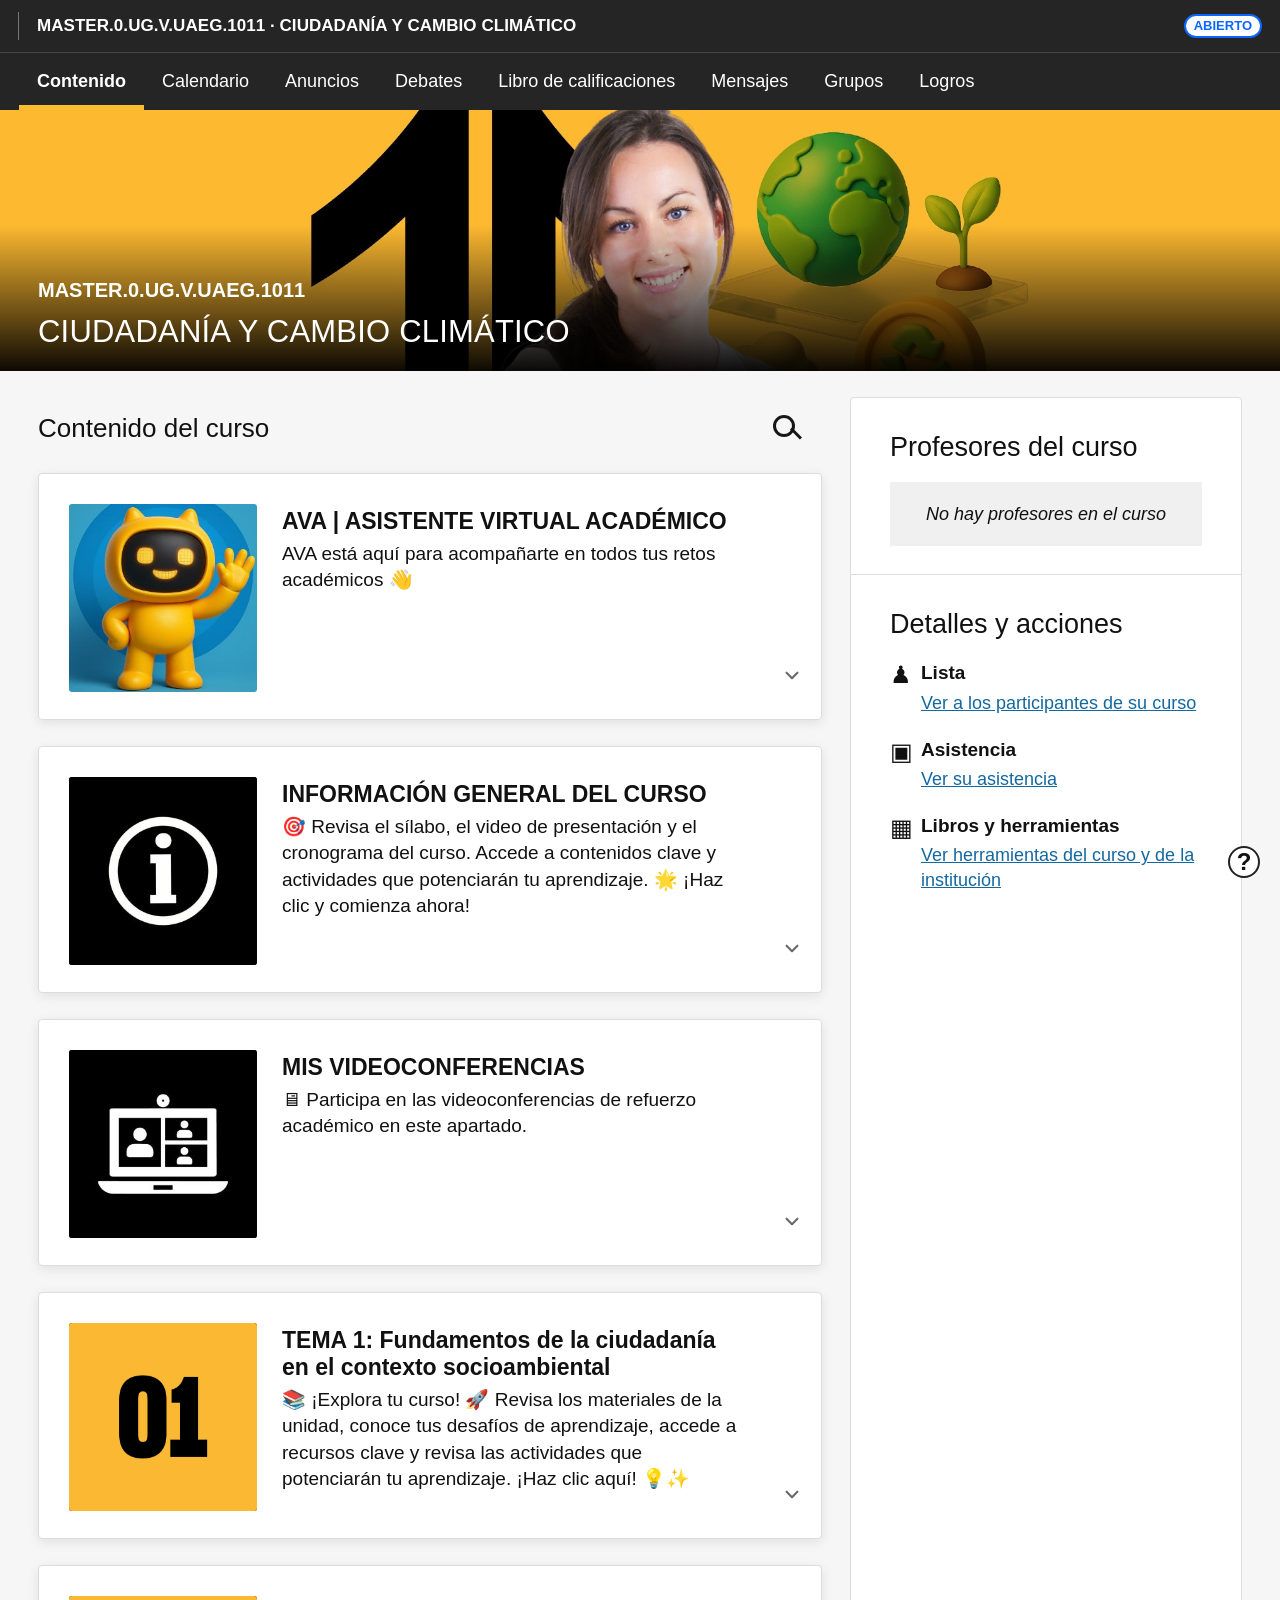
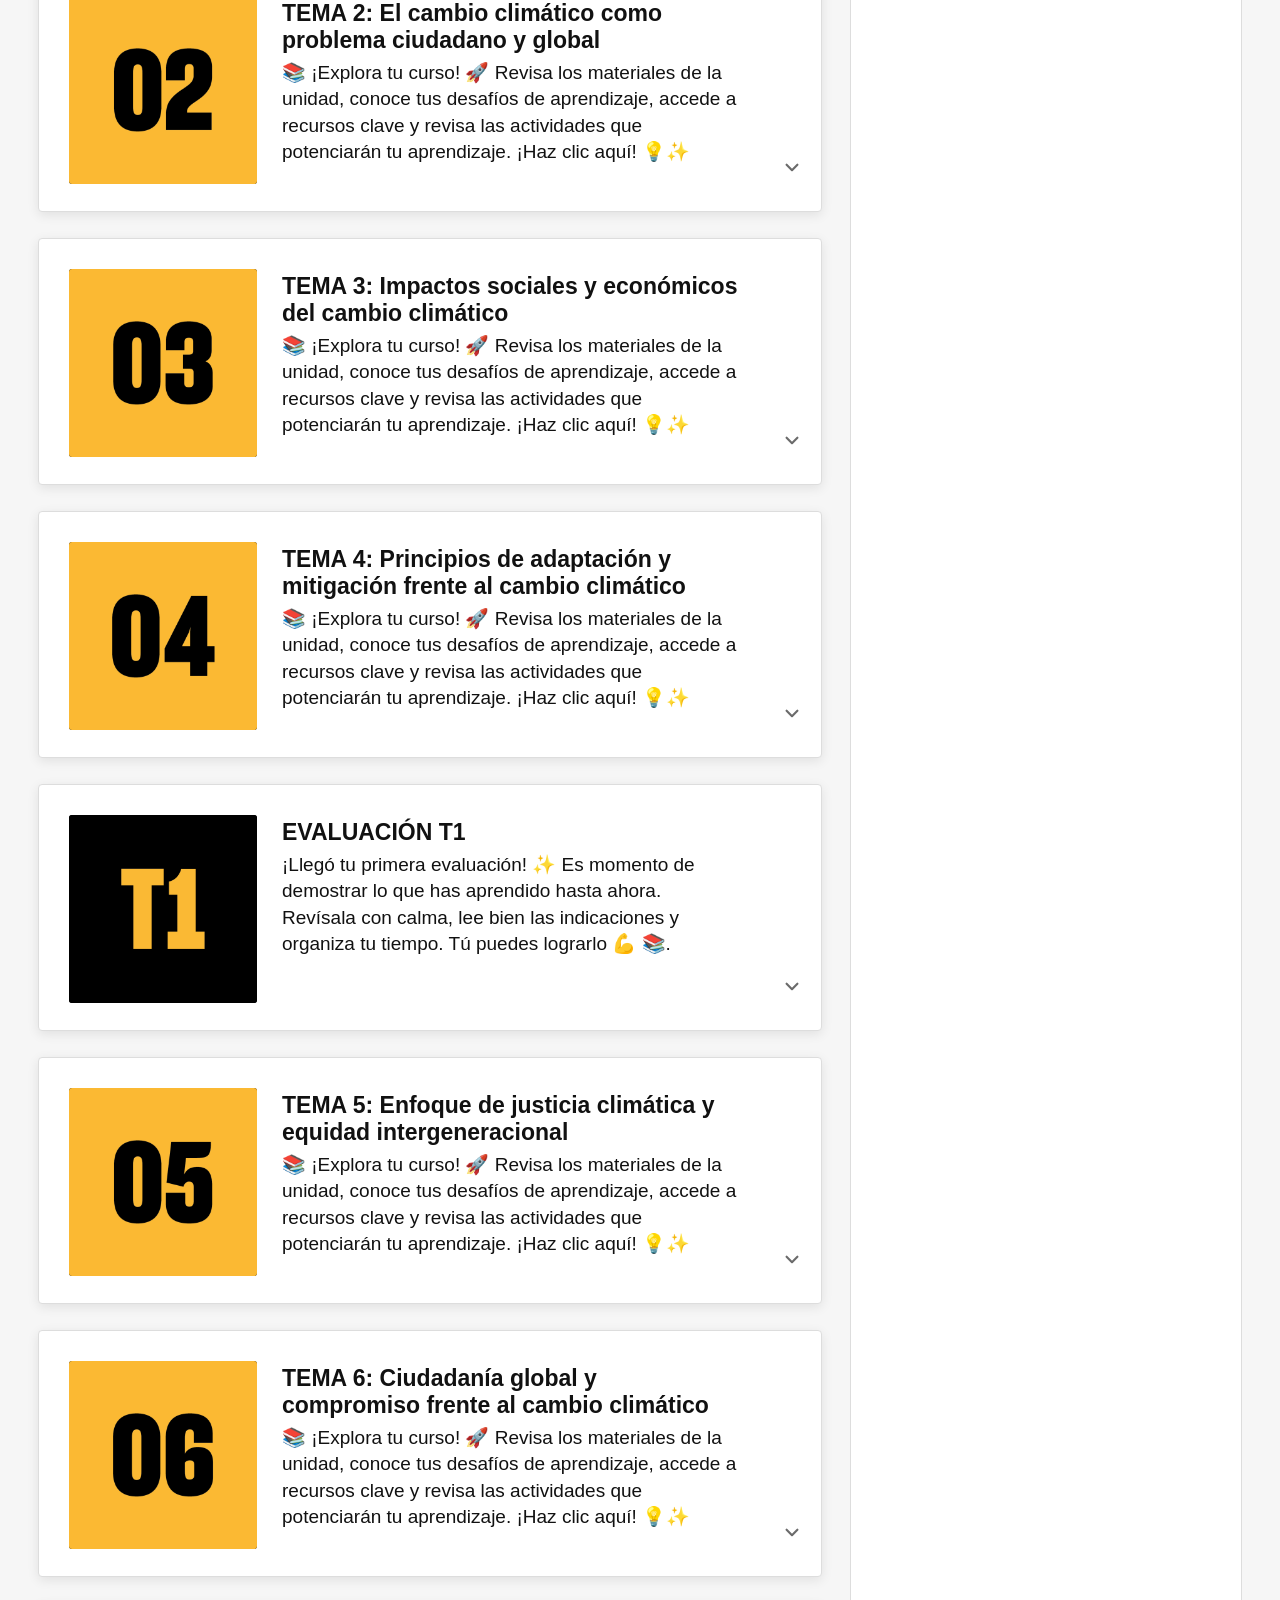
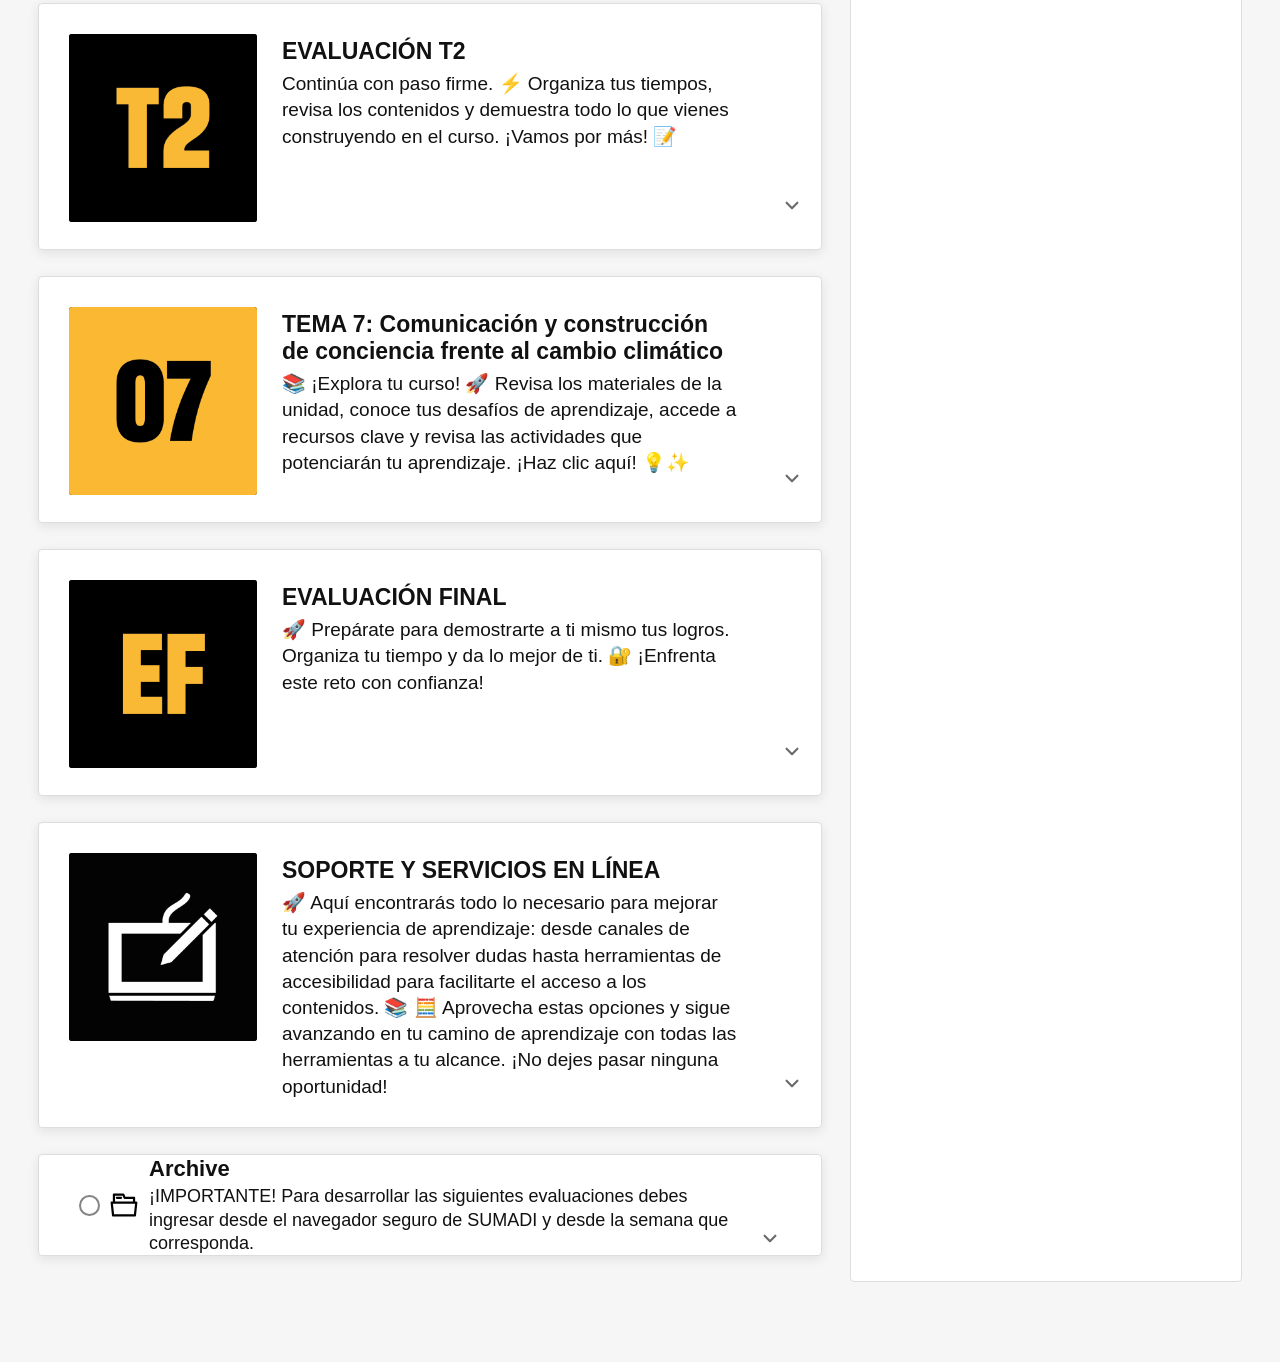
==== index.html @ e1fe4e2b "Add files via upload" ====
<!doctype html>
<html lang="es">
<head>
<meta charset="utf-8">
<meta name="viewport" content="width=device-width, initial-scale=1">
<title>Contenido / CIUDADANÍA Y CAMBIO CLIMÁTICO</title>
<style>
:root{--black:#252525;--accent:#f9bd2d;--bg:#f6f6f6;--text:#111;--line:#ddd;--blue:#edf3fb;--link:#1468a0;--icon:#333;--muted:#666}
*{box-sizing:border-box}
html,body{margin:0;padding:0;background:var(--bg);font-family:Arial,Helvetica,sans-serif;color:var(--text);font-size:20px;line-height:1.34}
body{min-width:1080px}
a{color:inherit}
.topbar{height:53px;background:var(--black);border-bottom:1px solid #444;color:#fff;display:flex;align-items:center;position:sticky;top:0;z-index:50}
.topbar:before{content:"";display:block;width:1px;height:28px;background:#777;margin:0 18px}
.course-title{font-size:17px;font-weight:700;letter-spacing:.05px;white-space:nowrap}
.status{margin-left:auto;margin-right:18px;border:2px solid #0b66ff;color:#0b66ff;background:#fff;border-radius:14px;font-weight:700;font-size:13px;line-height:20px;padding:0 8px}
.tabs{height:57px;background:var(--black);display:flex;align-items:stretch;padding-left:19px;position:sticky;top:53px;z-index:49}
.tab{display:flex;align-items:center;color:#fff;text-decoration:none;padding:0 18px;font-size:18px;position:relative}
.tab.active{font-weight:700}
.tab.active:after{content:"";position:absolute;left:0;right:0;bottom:0;height:5px;background:var(--accent)}
.hero{height:261px;background:#f7b92f url('assets/courseBanner.jpg') center/cover no-repeat;position:relative}
.hero:after{content:"";position:absolute;left:0;right:0;bottom:0;height:56%;background:linear-gradient(to bottom,rgba(0,0,0,0),rgba(0,0,0,.95))}
.heroText{position:absolute;left:38px;bottom:18px;z-index:2;color:#fff}
.heroText .code{font-weight:700;font-size:20px;margin-bottom:8px}
.heroText .name{font-size:31px;letter-spacing:.2px}
.layout{display:grid;grid-template-columns:minmax(760px,1fr) 392px;gap:28px;max-width:1890px;margin:auto;padding:26px 38px 80px}
.mainHead{display:flex;align-items:center;justify-content:space-between;margin:8px 0 22px}
.mainHead h1{margin:0;font-size:26px;font-weight:500}
.search{width:46px;height:46px;position:relative;margin-right:14px}
.search:before{content:"";position:absolute;width:16px;height:16px;border:3px solid #161616;border-radius:50%;left:11px;top:10px}
.search:after{content:"";position:absolute;width:14px;height:3px;background:#161616;transform:rotate(45deg);left:27px;top:27px}
.card{background:#fff;border:1px solid #ddd;border-radius:4px;box-shadow:0 3px 12px rgba(0,0,0,.09);margin-bottom:26px;overflow:hidden}
.cardHead{min-height:193px;display:grid;grid-template-columns:205px 1fr 58px;align-items:start;padding:30px 0 27px 30px}
.cardHead .copy{padding:4px 25px 0 8px}
.thumb{width:188px;height:188px;border-radius:3px;background:#000;display:flex;align-items:center;justify-content:center;overflow:hidden}
.thumb img{width:100%;height:100%;object-fit:cover;display:block}
.thumb.contain img{object-fit:contain}
.title{font-size:23px;font-weight:700;line-height:1.18;margin:0 0 6px}
.desc{margin:0;font-size:19px;line-height:1.38}
.items{border-top:1px solid var(--line)}
.card.collapsed>.items{display:none}
.chev,.itemChev{display:flex;align-items:center;justify-content:center;cursor:pointer}
.chev{width:34px;height:34px;align-self:end;justify-self:center}
.itemChev{width:30px;height:30px;justify-self:end}
.chev svg,.itemChev svg{width:18px;height:18px;display:block;transition:transform .2s ease}
.card:not(.collapsed)>.cardHead .chev svg,.card:not(.collapsed)>.miniHeader .chev svg{transform:rotate(180deg)}
.card.collapsed>.cardHead .chev svg,.card.collapsed>.miniHeader .chev svg{transform:rotate(0deg)}
.toggle.open .itemChev svg{transform:rotate(180deg)}
.toggle:not(.open) .itemChev svg{transform:rotate(0deg)}
.row,.miniHeader,.simpleHeader{display:grid;grid-template-columns:40px 40px 1fr 42px;align-items:center;padding:0 30px}
.row{min-height:70px}
.row.tall{min-height:96px}
.miniHeader,.simpleHeader{min-height:91px}
.circle{width:21px;height:21px;border:2px solid #838383;border-radius:50%;display:block;justify-self:center}
.iconWrap{display:flex;align-items:center;justify-content:center;width:30px;height:30px}
.iconWrap img{width:28px;height:28px;object-fit:contain;display:block}
.iconWrap.small img{width:26px;height:26px}
.rowTitle{font-size:22px;font-weight:700;line-height:1.24}
.rowTitle a{color:#111;text-decoration:underline}
.rowSub,.archiveNote,.dateLine{font-size:18px;font-weight:400;line-height:1.3;margin-top:3px}
.selected{background:var(--blue);border-radius:4px;margin:0 18px 0 24px;padding-left:24px}
.nested{display:none}
.subrow{min-height:70px;display:grid;grid-template-columns:40px 40px 1fr 32px;align-items:center;padding:0 48px 0 54px}
.subrow.selected{margin:0 18px 0 42px;padding:0 24px}
.subrow .rowTitle{font-size:21px}
.avaBox{background:var(--blue);border-radius:4px;margin:0 18px 8px 36px;padding:15px 24px;display:grid;grid-template-columns:34px 42px 1fr;align-items:center}
.avaBox .rowTitle{font-size:21px}
.avaBox .iconWrap img{width:34px;height:34px}
.dots{font-size:31px;font-weight:700;letter-spacing:2px;color:#333}
.panel{background:#fff;border:1px solid #ddd;border-radius:4px;overflow:hidden}
.panelBlock{padding:31px 39px 28px}
.panelBlock+.panelBlock{border-top:1px solid #ddd}
.panel h2{font-size:27px;font-weight:500;margin:0 0 17px}
.empty{background:#f0f0f0;text-align:center;font-style:italic;padding:20px 10px;font-size:18px}
.action{display:grid;grid-template-columns:31px 1fr;margin:14px 0 20px}
.action .aico{font-size:24px}
.action b{font-size:19px}
.action a{display:block;color:var(--link);font-size:18px;line-height:1.35;text-decoration:underline;margin-top:5px}
.help{position:fixed;right:20px;bottom:22px;width:32px;height:32px;border:2px solid #222;border-radius:50%;background:#fff;display:flex;align-items:center;justify-content:center;font-weight:700;font-size:24px;z-index:60}
@media(max-width:1120px){body{min-width:0}.layout{display:block;padding:20px}.panel{display:none}.hero{height:190px}.tabs{overflow:auto}.tab{font-size:16px}.cardHead{grid-template-columns:150px 1fr 42px;min-height:150px;padding-left:20px}.thumb{width:130px;height:130px}.title{font-size:20px}.desc,.rowSub,.archiveNote,.dateLine{font-size:16px}.rowTitle{font-size:18px}.row,.miniHeader,.simpleHeader{padding:0 18px}.subrow{padding-left:28px}.heroText .name{font-size:24px}}
</style>
</head>
<body>
<header class="topbar"><div class="course-title">MASTER.0.UG.V.UAEG.1011 · CIUDADANÍA Y CAMBIO CLIMÁTICO</div><div class="status">ABIERTO</div></header>
<nav class="tabs"><a class="tab active">Contenido</a><a class="tab">Calendario</a><a class="tab">Anuncios</a><a class="tab">Debates</a><a class="tab">Libro de calificaciones</a><a class="tab">Mensajes</a><a class="tab">Grupos</a><a class="tab">Logros</a></nav>
<section class="hero"><div class="heroText"><div class="code">MASTER.0.UG.V.UAEG.1011</div><div class="name">CIUDADANÍA Y CAMBIO CLIMÁTICO</div></div></section>

<div class="layout">
<main>
  <div class="mainHead"><h1>Contenido del curso</h1><div class="search"></div></div>

  <!-- ==================== AVA: EDITABLE EN HTML ==================== -->
  <section class="card collapsed">
    <div class="cardHead">
      <div class="thumb"><img src="assets/ava.png" alt="AVA"></div>
      <div class="copy"><h2 class="title">AVA | ASISTENTE VIRTUAL ACADÉMICO</h2><p class="desc">AVA está aquí para acompañarte en todos tus retos académicos 👋</p></div>
      <div class="chev" aria-label="Expandir o contraer"><svg viewBox="0 0 20 20" aria-hidden="true"><path d="M4 7.5l6 6 6-6" fill="none" stroke="#6b6b6b" stroke-width="2.4" stroke-linecap="round" stroke-linejoin="round"/></svg></div>
    </div>
    <div class="items">
      <div class="row tall">
        <span class="circle"></span>
        <span class="iconWrap"><img src="assets/ava2.png" alt="AVA 2"></span>
        <div><div class="rowTitle">Resuelve tus preguntas con AVA 👋🏻</div><div class="rowSub">Realiza todas tus consultas sobre el contenido del curso y/o practica todo lo aprendido con cuestionarios, preguntas abiertas y dinámicas de role play.</div></div>
        <span></span>
      </div>
    </div>
  </section>

  <!-- ==================== INFORMACIÓN GENERAL: EDITABLE EN HTML ==================== -->
  <section class="card collapsed">
    <div class="cardHead">
      <div class="thumb contain"><img src="assets/thumb-info.png" alt="Información general"></div>
      <div class="copy"><h2 class="title">INFORMACIÓN GENERAL DEL CURSO</h2><p class="desc">🎯 Revisa el sílabo, el video de presentación y el cronograma del curso. Accede a contenidos clave y actividades que potenciarán tu aprendizaje. 🌟 ¡Haz clic y comienza ahora!</p></div>
      <div class="chev"><svg viewBox="0 0 20 20" aria-hidden="true"><path d="M4 7.5l6 6 6-6" fill="none" stroke="#6b6b6b" stroke-width="2.4" stroke-linecap="round" stroke-linejoin="round"/></svg></div>
    </div>
    <div class="items">
      <div class="row"><span class="circle"></span><span class="iconWrap"><img src="assets/icon-link.svg" alt="Enlace"></span><div class="rowTitle">Sílabo del curso</div><span></span></div>
      <div class="row"><span class="circle"></span><span class="iconWrap"><img src="assets/icon-video.svg" alt="Video"></span><div class="rowTitle">Video del curso</div><span class="dots">•••</span></div>
      <div class="row"><span class="circle"></span><span class="iconWrap"><img src="assets/icon-lti.svg" alt="Recurso"></span><div class="rowTitle">Recursos básicos para tu aprendizaje</div><span></span></div>
    </div>
  </section>

  <!-- ==================== MIS VIDEOCONFERENCIAS: EDITABLE EN HTML ==================== -->
  <section class="card collapsed">
    <div class="cardHead">
      <div class="thumb contain"><img src="assets/thumb-videoconf.png" alt="Mis videoconferencias"></div>
      <div class="copy"><h2 class="title">MIS VIDEOCONFERENCIAS</h2><p class="desc">🖥 Participa en las videoconferencias de refuerzo académico en este apartado.</p></div>
      <div class="chev"><svg viewBox="0 0 20 20" aria-hidden="true"><path d="M4 7.5l6 6 6-6" fill="none" stroke="#6b6b6b" stroke-width="2.4" stroke-linecap="round" stroke-linejoin="round"/></svg></div>
    </div>
    <div class="items">
      <div class="row"><span class="circle"></span><span class="iconWrap"><img src="assets/icon-lti.svg" alt="Información"></span><div class="rowTitle">Información Videoconferencias</div><span></span></div>
    </div>
  </section>

  <!-- ==================== TEMAS 1 AL 4: EDITABLES EN HTML ==================== -->
  
  <!-- ==================== TEMA 1: EDITABLE EN HTML ==================== -->
  <section class="card topicCard collapsed">
    <div class="cardHead">
      <div class="thumb contain"><img src="assets/tema-01.png" alt="Tema 1"></div>
      <div class="copy">
        <h2 class="title">TEMA 1: Fundamentos de la ciudadanía en el contexto socioambiental</h2>
        <p class="desc">📚 ¡Explora tu curso! 🚀 Revisa los materiales de la unidad, conoce tus desafíos de aprendizaje, accede a recursos clave y revisa las actividades que potenciarán tu aprendizaje. ¡Haz clic aquí! 💡✨</p>
      </div>
      <div class="chev" aria-label="Expandir o contraer"><svg viewBox="0 0 20 20" aria-hidden="true"><path d="M4 7.5l6 6 6-6" fill="none" stroke="#6b6b6b" stroke-width="2.4" stroke-linecap="round" stroke-linejoin="round"/></svg></div>
    </div>

    <div class="items">
      <div class="row">
        <span class="circle"></span>
        <span class="iconWrap"><img src="assets/icon-doc.svg" alt="Documento"></span>
        <div class="rowTitle">💡 Focaliza: Conéctate con el propósito de lo que vas a aprender.</div>
        <span></span>
      </div>

      <div class="row toggle">
        <span class="circle"></span>
        <span class="iconWrap"><img src="assets/icon-folder.svg" alt="Carpeta"></span>
        <div class="rowTitle">👆🏻 Linkea: Explora y conecta con los contenidos clave.</div>
        <span class="itemChev"><svg viewBox="0 0 20 20" aria-hidden="true"><path d="M4 7.5l6 6 6-6" fill="none" stroke="#6b6b6b" stroke-width="2.4" stroke-linecap="round" stroke-linejoin="round"/></svg></span>
      </div>
      <div class="nested">
        <div class="subrow selected">
          <span class="circle"></span>
          <span class="iconWrap"><img src="assets/icon-scorm.svg" alt="Subtema"></span>
          <div class="rowTitle"><a>Sub-tema 1.1: Conceptos de ciudadanía, participación y responsabilidad colectiva</a></div>
          <span></span>
        </div>
        <div class="subrow">
          <span class="circle"></span>
          <span class="iconWrap"><img src="assets/icon-scorm.svg" alt="Subtema"></span>
          <div class="rowTitle">Sub-tema 1.2: Ciudadanía ecológica y sostenibilidad</div>
          <span></span>
        </div>
        <div class="subrow">
          <span class="circle"></span>
          <span class="iconWrap"><img src="assets/icon-scorm.svg" alt="Subtema"></span>
          <div class="rowTitle">Sub-tema 1.3: Derechos y deberes frente al ambiente y el bien común</div>
          <span></span>
        </div>
        <div class="subrow">
          <span class="circle"></span>
          <span class="iconWrap"><img src="assets/icon-scorm.svg" alt="Subtema"></span>
          <div class="rowTitle">Sub-tema 1.4: Educación ciudadana como base de la acción climática</div>
          <span></span>
        </div>
      </div>

      <div class="row toggle">
        <span class="circle"></span>
        <span class="iconWrap"><img src="assets/carpeta.svg" alt="Carpeta"></span>
        <div class="rowTitle">🎯 Experimenta: Lleva el conocimiento a la acción.</div>
        <span class="itemChev"><svg viewBox="0 0 20 20" aria-hidden="true"><path d="M4 7.5l6 6 6-6" fill="none" stroke="#6b6b6b" stroke-width="2.4" stroke-linecap="round" stroke-linejoin="round"/></svg></span>
      </div>
      <div class="nested">
        <div class="avaBox">
          <span class="circle"></span>
          <span class="iconWrap"><img src="assets/ava2.png" alt="AVA"></span>
          <div>
            <div class="rowTitle">Resuelve tus preguntas con AVA 👋🏻</div>
            <div class="rowSub">Realiza todas tus consultas sobre el contenido del curso y/o practica todo lo aprendido con cuestionarios, preguntas abiertas y dinámicas de role play.</div>
          </div>
        </div>
      </div>

      <div class="row">
        <span class="circle"></span>
        <span class="iconWrap"><img src="assets/icon-scorm.svg" alt="Actividad"></span>
        <div class="rowTitle">🎉 eXpande: Celebra lo aprendido en el Tema 1 y sigue explorando nuevos desafíos.</div>
        <span></span>
      </div>

      <div class="row toggle">
        <span class="circle"></span>
        <span class="iconWrap"><img src="assets/icon-folder.svg" alt="Carpeta"></span>
        <div class="rowTitle">👨‍🏫 Grabación: Videoconferencia de refuerzo académico</div>
        <span class="itemChev"><svg viewBox="0 0 20 20" aria-hidden="true"><path d="M4 7.5l6 6 6-6" fill="none" stroke="#6b6b6b" stroke-width="2.4" stroke-linecap="round" stroke-linejoin="round"/></svg></span>
      </div>
      <div class="nested">
        <div class="subrow">
          <span class="circle"></span>
          <span class="iconWrap"><img src="assets/icon-video.svg" alt="Video"></span>
          <div class="rowTitle">Grabación de la videoconferencia del Tema 1</div>
          <span></span>
        </div>
      </div>
    </div>
  </section>


  <!-- ==================== TEMA 2: EDITABLE EN HTML ==================== -->
  <section class="card topicCard collapsed">
    <div class="cardHead">
      <div class="thumb contain"><img src="assets/tema-02.png" alt="Tema 2"></div>
      <div class="copy">
        <h2 class="title">TEMA 2: El cambio climático como problema ciudadano y global</h2>
        <p class="desc">📚 ¡Explora tu curso! 🚀 Revisa los materiales de la unidad, conoce tus desafíos de aprendizaje, accede a recursos clave y revisa las actividades que potenciarán tu aprendizaje. ¡Haz clic aquí! 💡✨</p>
      </div>
      <div class="chev" aria-label="Expandir o contraer"><svg viewBox="0 0 20 20" aria-hidden="true"><path d="M4 7.5l6 6 6-6" fill="none" stroke="#6b6b6b" stroke-width="2.4" stroke-linecap="round" stroke-linejoin="round"/></svg></div>
    </div>

    <div class="items">
      <div class="row">
        <span class="circle"></span>
        <span class="iconWrap"><img src="assets/icon-doc.svg" alt="Documento"></span>
        <div class="rowTitle">💡 Focaliza: Conéctate con el propósito de lo que vas a aprender.</div>
        <span></span>
      </div>

      <div class="row toggle">
        <span class="circle"></span>
        <span class="iconWrap"><img src="assets/icon-folder.svg" alt="Carpeta"></span>
        <div class="rowTitle">👆🏻 Linkea: Explora y conecta con los contenidos clave.</div>
        <span class="itemChev"><svg viewBox="0 0 20 20" aria-hidden="true"><path d="M4 7.5l6 6 6-6" fill="none" stroke="#6b6b6b" stroke-width="2.4" stroke-linecap="round" stroke-linejoin="round"/></svg></span>
      </div>
      <div class="nested">
        <div class="subrow selected">
          <span class="circle"></span>
          <span class="iconWrap"><img src="assets/icon-scorm.svg" alt="Subtema"></span>
          <div class="rowTitle"><a>Sub-tema 2.1: Evidencias científicas del cambio climático global</a></div>
          <span></span>
        </div>
        <div class="subrow">
          <span class="circle"></span>
          <span class="iconWrap"><img src="assets/icon-scorm.svg" alt="Subtema"></span>
          <div class="rowTitle">Sub-tema 2.2: Actividades humanas vinculadas a la alteración climática</div>
          <span></span>
        </div>
        <div class="subrow">
          <span class="circle"></span>
          <span class="iconWrap"><img src="assets/icon-scorm.svg" alt="Subtema"></span>
          <div class="rowTitle">Sub-tema 2.3: Acuerdos internacionales y compromisos climáticos (IPCC, Acuerdo de París)</div>
          <span></span>
        </div>
        <div class="subrow">
          <span class="circle"></span>
          <span class="iconWrap"><img src="assets/icon-scorm.svg" alt="Subtema"></span>
          <div class="rowTitle">Sub-tema 2.4: Políticas públicas ambientales en el contexto nacional y local</div>
          <span></span>
        </div>
      </div>

      <div class="row toggle">
        <span class="circle"></span>
        <span class="iconWrap"><img src="assets/carpeta.svg" alt="Carpeta"></span>
        <div class="rowTitle">🎯 Experimenta: Lleva el conocimiento a la acción.</div>
        <span class="itemChev"><svg viewBox="0 0 20 20" aria-hidden="true"><path d="M4 7.5l6 6 6-6" fill="none" stroke="#6b6b6b" stroke-width="2.4" stroke-linecap="round" stroke-linejoin="round"/></svg></span>
      </div>
      <div class="nested">
        <div class="avaBox">
          <span class="circle"></span>
          <span class="iconWrap"><img src="assets/ava2.png" alt="AVA"></span>
          <div>
            <div class="rowTitle">Resuelve tus preguntas con AVA 👋🏻</div>
            <div class="rowSub">Realiza todas tus consultas sobre el contenido del curso y/o practica todo lo aprendido con cuestionarios, preguntas abiertas y dinámicas de role play.</div>
          </div>
        </div>
      </div>

      <div class="row">
        <span class="circle"></span>
        <span class="iconWrap"><img src="assets/icon-scorm.svg" alt="Actividad"></span>
        <div class="rowTitle">🎉 eXpande: Celebra lo aprendido en el Tema 2 y sigue explorando nuevos desafíos.</div>
        <span></span>
      </div>

      <div class="row toggle">
        <span class="circle"></span>
        <span class="iconWrap"><img src="assets/icon-folder.svg" alt="Carpeta"></span>
        <div class="rowTitle">👨‍🏫 Grabación: Videoconferencia de refuerzo académico</div>
        <span class="itemChev"><svg viewBox="0 0 20 20" aria-hidden="true"><path d="M4 7.5l6 6 6-6" fill="none" stroke="#6b6b6b" stroke-width="2.4" stroke-linecap="round" stroke-linejoin="round"/></svg></span>
      </div>
      <div class="nested">
        <div class="subrow">
          <span class="circle"></span>
          <span class="iconWrap"><img src="assets/icon-video.svg" alt="Video"></span>
          <div class="rowTitle">Grabación de la videoconferencia del Tema 2</div>
          <span></span>
        </div>
      </div>
    </div>
  </section>


  <!-- ==================== TEMA 3: EDITABLE EN HTML ==================== -->
  <section class="card topicCard collapsed">
    <div class="cardHead">
      <div class="thumb contain"><img src="assets/tema-03.png" alt="Tema 3"></div>
      <div class="copy">
        <h2 class="title">TEMA 3: Impactos sociales y económicos del cambio climático</h2>
        <p class="desc">📚 ¡Explora tu curso! 🚀 Revisa los materiales de la unidad, conoce tus desafíos de aprendizaje, accede a recursos clave y revisa las actividades que potenciarán tu aprendizaje. ¡Haz clic aquí! 💡✨</p>
      </div>
      <div class="chev" aria-label="Expandir o contraer"><svg viewBox="0 0 20 20" aria-hidden="true"><path d="M4 7.5l6 6 6-6" fill="none" stroke="#6b6b6b" stroke-width="2.4" stroke-linecap="round" stroke-linejoin="round"/></svg></div>
    </div>

    <div class="items">
      <div class="row">
        <span class="circle"></span>
        <span class="iconWrap"><img src="assets/icon-doc.svg" alt="Documento"></span>
        <div class="rowTitle">💡 Focaliza: Conéctate con el propósito de lo que vas a aprender.</div>
        <span></span>
      </div>

      <div class="row toggle">
        <span class="circle"></span>
        <span class="iconWrap"><img src="assets/icon-folder.svg" alt="Carpeta"></span>
        <div class="rowTitle">👆🏻 Linkea: Explora y conecta con los contenidos clave.</div>
        <span class="itemChev"><svg viewBox="0 0 20 20" aria-hidden="true"><path d="M4 7.5l6 6 6-6" fill="none" stroke="#6b6b6b" stroke-width="2.4" stroke-linecap="round" stroke-linejoin="round"/></svg></span>
      </div>
      <div class="nested">
        <div class="subrow selected">
          <span class="circle"></span>
          <span class="iconWrap"><img src="assets/icon-scorm.svg" alt="Subtema"></span>
          <div class="rowTitle"><a>Sub-tema 3.1: Consecuencias del cambio climático en salud, alimentación y vivienda</a></div>
          <span></span>
        </div>
        <div class="subrow">
          <span class="circle"></span>
          <span class="iconWrap"><img src="assets/icon-scorm.svg" alt="Subtema"></span>
          <div class="rowTitle">Sub-tema 3.2: Vulnerabilidad de poblaciones rurales, urbanas y costeras</div>
          <span></span>
        </div>
        <div class="subrow">
          <span class="circle"></span>
          <span class="iconWrap"><img src="assets/icon-scorm.svg" alt="Subtema"></span>
          <div class="rowTitle">Sub-tema 3.3: Desigualdades estructurales y exposición al riesgo climático</div>
          <span></span>
        </div>
        <div class="subrow">
          <span class="circle"></span>
          <span class="iconWrap"><img src="assets/icon-scorm.svg" alt="Subtema"></span>
          <div class="rowTitle">Sub-tema 3.4: Costos económicos del cambio climático en sectores productivos</div>
          <span></span>
        </div>
      </div>

      <div class="row toggle">
        <span class="circle"></span>
        <span class="iconWrap"><img src="assets/carpeta.svg" alt="Carpeta"></span>
        <div class="rowTitle">🎯 Experimenta: Lleva el conocimiento a la acción.</div>
        <span class="itemChev"><svg viewBox="0 0 20 20" aria-hidden="true"><path d="M4 7.5l6 6 6-6" fill="none" stroke="#6b6b6b" stroke-width="2.4" stroke-linecap="round" stroke-linejoin="round"/></svg></span>
      </div>
      <div class="nested">
        <div class="avaBox">
          <span class="circle"></span>
          <span class="iconWrap"><img src="assets/ava2.png" alt="AVA"></span>
          <div>
            <div class="rowTitle">Resuelve tus preguntas con AVA 👋🏻</div>
            <div class="rowSub">Realiza todas tus consultas sobre el contenido del curso y/o practica todo lo aprendido con cuestionarios, preguntas abiertas y dinámicas de role play.</div>
          </div>
        </div>
      </div>

      <div class="row">
        <span class="circle"></span>
        <span class="iconWrap"><img src="assets/icon-scorm.svg" alt="Actividad"></span>
        <div class="rowTitle">🎉 eXpande: Celebra lo aprendido en el Tema 3 y sigue explorando nuevos desafíos.</div>
        <span></span>
      </div>

      <div class="row toggle">
        <span class="circle"></span>
        <span class="iconWrap"><img src="assets/icon-folder.svg" alt="Carpeta"></span>
        <div class="rowTitle">👨‍🏫 Grabación: Videoconferencia de refuerzo académico</div>
        <span class="itemChev"><svg viewBox="0 0 20 20" aria-hidden="true"><path d="M4 7.5l6 6 6-6" fill="none" stroke="#6b6b6b" stroke-width="2.4" stroke-linecap="round" stroke-linejoin="round"/></svg></span>
      </div>
      <div class="nested">
        <div class="subrow">
          <span class="circle"></span>
          <span class="iconWrap"><img src="assets/icon-video.svg" alt="Video"></span>
          <div class="rowTitle">Grabación de la videoconferencia del Tema 3</div>
          <span></span>
        </div>
      </div>
    </div>
  </section>


  <!-- ==================== TEMA 4: EDITABLE EN HTML ==================== -->
  <section class="card topicCard collapsed">
    <div class="cardHead">
      <div class="thumb contain"><img src="assets/tema-04.png" alt="Tema 4"></div>
      <div class="copy">
        <h2 class="title">TEMA 4: Principios de adaptación y mitigación frente al cambio climático</h2>
        <p class="desc">📚 ¡Explora tu curso! 🚀 Revisa los materiales de la unidad, conoce tus desafíos de aprendizaje, accede a recursos clave y revisa las actividades que potenciarán tu aprendizaje. ¡Haz clic aquí! 💡✨</p>
      </div>
      <div class="chev" aria-label="Expandir o contraer"><svg viewBox="0 0 20 20" aria-hidden="true"><path d="M4 7.5l6 6 6-6" fill="none" stroke="#6b6b6b" stroke-width="2.4" stroke-linecap="round" stroke-linejoin="round"/></svg></div>
    </div>

    <div class="items">
      <div class="row">
        <span class="circle"></span>
        <span class="iconWrap"><img src="assets/icon-doc.svg" alt="Documento"></span>
        <div class="rowTitle">💡 Focaliza: Conéctate con el propósito de lo que vas a aprender.</div>
        <span></span>
      </div>

      <div class="row toggle">
        <span class="circle"></span>
        <span class="iconWrap"><img src="assets/icon-folder.svg" alt="Carpeta"></span>
        <div class="rowTitle">👆🏻 Linkea: Explora y conecta con los contenidos clave.</div>
        <span class="itemChev"><svg viewBox="0 0 20 20" aria-hidden="true"><path d="M4 7.5l6 6 6-6" fill="none" stroke="#6b6b6b" stroke-width="2.4" stroke-linecap="round" stroke-linejoin="round"/></svg></span>
      </div>
      <div class="nested">
        <div class="subrow selected">
          <span class="circle"></span>
          <span class="iconWrap"><img src="assets/icon-scorm.svg" alt="Subtema"></span>
          <div class="rowTitle"><a>Sub-tema 4.1: Estrategias de adaptación comunitaria y resiliencia local</a></div>
          <span></span>
        </div>
        <div class="subrow">
          <span class="circle"></span>
          <span class="iconWrap"><img src="assets/icon-scorm.svg" alt="Subtema"></span>
          <div class="rowTitle">Sub-tema 4.2: Mitigación, reducción de emisiones y eficiencia energética</div>
          <span></span>
        </div>
        <div class="subrow">
          <span class="circle"></span>
          <span class="iconWrap"><img src="assets/icon-scorm.svg" alt="Subtema"></span>
          <div class="rowTitle">Sub-tema 4.3: Soluciones basadas en la naturaleza y restauración de ecosistemas</div>
          <span></span>
        </div>
        <div class="subrow">
          <span class="circle"></span>
          <span class="iconWrap"><img src="assets/icon-scorm.svg" alt="Subtema"></span>
          <div class="rowTitle">Sub-tema 4.4: Gestión de riesgos y preparación ciudadana ante eventos extremos</div>
          <span></span>
        </div>
      </div>

      <div class="row toggle">
        <span class="circle"></span>
        <span class="iconWrap"><img src="assets/carpeta.svg" alt="Carpeta"></span>
        <div class="rowTitle">🎯 Experimenta: Lleva el conocimiento a la acción.</div>
        <span class="itemChev"><svg viewBox="0 0 20 20" aria-hidden="true"><path d="M4 7.5l6 6 6-6" fill="none" stroke="#6b6b6b" stroke-width="2.4" stroke-linecap="round" stroke-linejoin="round"/></svg></span>
      </div>
      <div class="nested">
        <div class="avaBox">
          <span class="circle"></span>
          <span class="iconWrap"><img src="assets/ava2.png" alt="AVA"></span>
          <div>
            <div class="rowTitle">Resuelve tus preguntas con AVA 👋🏻</div>
            <div class="rowSub">Realiza todas tus consultas sobre el contenido del curso y/o practica todo lo aprendido con cuestionarios, preguntas abiertas y dinámicas de role play.</div>
          </div>
        </div>
      </div>

      <div class="row">
        <span class="circle"></span>
        <span class="iconWrap"><img src="assets/icon-scorm.svg" alt="Actividad"></span>
        <div class="rowTitle">🎉 eXpande: Celebra lo aprendido en el Tema 4 y sigue explorando nuevos desafíos.</div>
        <span></span>
      </div>

      <div class="row toggle">
        <span class="circle"></span>
        <span class="iconWrap"><img src="assets/icon-folder.svg" alt="Carpeta"></span>
        <div class="rowTitle">👨‍🏫 Grabación: Videoconferencia de refuerzo académico</div>
        <span class="itemChev"><svg viewBox="0 0 20 20" aria-hidden="true"><path d="M4 7.5l6 6 6-6" fill="none" stroke="#6b6b6b" stroke-width="2.4" stroke-linecap="round" stroke-linejoin="round"/></svg></span>
      </div>
      <div class="nested">
        <div class="subrow">
          <span class="circle"></span>
          <span class="iconWrap"><img src="assets/icon-video.svg" alt="Video"></span>
          <div class="rowTitle">Grabación de la videoconferencia del Tema 4</div>
          <span></span>
        </div>
      </div>
    </div>
  </section>


  <!-- ==================== EVALUACIÓN T1: EDITABLE EN HTML ==================== -->
  <section class="card evalCard collapsed">
    <div class="cardHead"><div class="thumb contain"><img src="assets/eval-t1.png" alt="T1"></div><div class="copy"><h2 class="title">EVALUACIÓN T1</h2><p class="desc">¡Llegó tu primera evaluación! ✨ Es momento de demostrar lo que has aprendido hasta ahora. Revísala con calma, lee bien las indicaciones y organiza tu tiempo. Tú puedes lograrlo 💪 📚.</p></div><div class="chev"><svg viewBox="0 0 20 20" aria-hidden="true"><path d="M4 7.5l6 6 6-6" fill="none" stroke="#6b6b6b" stroke-width="2.4" stroke-linecap="round" stroke-linejoin="round"/></svg></div></div>
    <div class="items">
      <div class="row tall"><span class="circle"></span><span class="iconWrap"><img src="assets/icon-lti.svg" alt="Conoce"></span><div><div class="rowTitle">Conoce cómo utilizar SUMADI</div><div class="rowSub">🚨 ¿Es tu primer examen con SUMADI? | 💻 Conoce cómo usarlo y evita errores antes de comenzar.</div></div><span></span></div>
      <div class="row tall"><span class="circle"></span><span class="iconWrap"><img src="assets/icon-exam.svg" alt="Examen"></span><div><div class="rowTitle">T1 SUMADI</div><div class="rowSub">Recuerda que esta evaluación se desarrolla con SUMADI. Si tienes consultas sobre la herramienta, revisa el enlace "Conoce cómo utilizar SUMADI".</div></div><span></span></div>
    </div>
  </section>

  <!-- ==================== TEMAS 5 Y 6: EDITABLES EN HTML ==================== -->
  
  <!-- ==================== TEMA 5: EDITABLE EN HTML ==================== -->
  <section class="card topicCard collapsed">
    <div class="cardHead">
      <div class="thumb contain"><img src="assets/tema-05.png" alt="Tema 5"></div>
      <div class="copy">
        <h2 class="title">TEMA 5: Enfoque de justicia climática y equidad intergeneracional</h2>
        <p class="desc">📚 ¡Explora tu curso! 🚀 Revisa los materiales de la unidad, conoce tus desafíos de aprendizaje, accede a recursos clave y revisa las actividades que potenciarán tu aprendizaje. ¡Haz clic aquí! 💡✨</p>
      </div>
      <div class="chev" aria-label="Expandir o contraer"><svg viewBox="0 0 20 20" aria-hidden="true"><path d="M4 7.5l6 6 6-6" fill="none" stroke="#6b6b6b" stroke-width="2.4" stroke-linecap="round" stroke-linejoin="round"/></svg></div>
    </div>

    <div class="items">
      <div class="row">
        <span class="circle"></span>
        <span class="iconWrap"><img src="assets/icon-doc.svg" alt="Documento"></span>
        <div class="rowTitle">💡 Focaliza: Conéctate con el propósito de lo que vas a aprender.</div>
        <span></span>
      </div>

      <div class="row toggle">
        <span class="circle"></span>
        <span class="iconWrap"><img src="assets/icon-folder.svg" alt="Carpeta"></span>
        <div class="rowTitle">👆🏻 Linkea: Explora y conecta con los contenidos clave.</div>
        <span class="itemChev"><svg viewBox="0 0 20 20" aria-hidden="true"><path d="M4 7.5l6 6 6-6" fill="none" stroke="#6b6b6b" stroke-width="2.4" stroke-linecap="round" stroke-linejoin="round"/></svg></span>
      </div>
      <div class="nested">
        <div class="subrow selected">
          <span class="circle"></span>
          <span class="iconWrap"><img src="assets/icon-scorm.svg" alt="Subtema"></span>
          <div class="rowTitle"><a>Sub-tema 5.1: Principios éticos y políticos de la justicia climática</a></div>
          <span></span>
        </div>
        <div class="subrow">
          <span class="circle"></span>
          <span class="iconWrap"><img src="assets/icon-scorm.svg" alt="Subtema"></span>
          <div class="rowTitle">Sub-tema 5.2: Afectación desigual a poblaciones vulnerables y pueblos originarios</div>
          <span></span>
        </div>
        <div class="subrow">
          <span class="circle"></span>
          <span class="iconWrap"><img src="assets/icon-scorm.svg" alt="Subtema"></span>
          <div class="rowTitle">Sub-tema 5.3: Rol de las juventudes en la defensa de los derechos ambientales</div>
          <span></span>
        </div>
        <div class="subrow">
          <span class="circle"></span>
          <span class="iconWrap"><img src="assets/icon-scorm.svg" alt="Subtema"></span>
          <div class="rowTitle">Sub-tema 5.4: Perspectivas de equidad para las generaciones futuras</div>
          <span></span>
        </div>
      </div>

      <div class="row toggle">
        <span class="circle"></span>
        <span class="iconWrap"><img src="assets/carpeta.svg" alt="Carpeta"></span>
        <div class="rowTitle">🎯 Experimenta: Lleva el conocimiento a la acción.</div>
        <span class="itemChev"><svg viewBox="0 0 20 20" aria-hidden="true"><path d="M4 7.5l6 6 6-6" fill="none" stroke="#6b6b6b" stroke-width="2.4" stroke-linecap="round" stroke-linejoin="round"/></svg></span>
      </div>
      <div class="nested">
        <div class="avaBox">
          <span class="circle"></span>
          <span class="iconWrap"><img src="assets/ava2.png" alt="AVA"></span>
          <div>
            <div class="rowTitle">Resuelve tus preguntas con AVA 👋🏻</div>
            <div class="rowSub">Realiza todas tus consultas sobre el contenido del curso y/o practica todo lo aprendido con cuestionarios, preguntas abiertas y dinámicas de role play.</div>
          </div>
        </div>
      </div>

      <div class="row">
        <span class="circle"></span>
        <span class="iconWrap"><img src="assets/icon-scorm.svg" alt="Actividad"></span>
        <div class="rowTitle">🎉 eXpande: Celebra lo aprendido en el Tema 5 y sigue explorando nuevos desafíos.</div>
        <span></span>
      </div>

      <div class="row toggle">
        <span class="circle"></span>
        <span class="iconWrap"><img src="assets/icon-folder.svg" alt="Carpeta"></span>
        <div class="rowTitle">👨‍🏫 Grabación: Videoconferencia de refuerzo académico</div>
        <span class="itemChev"><svg viewBox="0 0 20 20" aria-hidden="true"><path d="M4 7.5l6 6 6-6" fill="none" stroke="#6b6b6b" stroke-width="2.4" stroke-linecap="round" stroke-linejoin="round"/></svg></span>
      </div>
      <div class="nested">
        <div class="subrow">
          <span class="circle"></span>
          <span class="iconWrap"><img src="assets/icon-video.svg" alt="Video"></span>
          <div class="rowTitle">Grabación de la videoconferencia del Tema 5</div>
          <span></span>
        </div>
      </div>
    </div>
  </section>


  <!-- ==================== TEMA 6: EDITABLE EN HTML ==================== -->
  <section class="card topicCard collapsed">
    <div class="cardHead">
      <div class="thumb contain"><img src="assets/tema-06.png" alt="Tema 6"></div>
      <div class="copy">
        <h2 class="title">TEMA 6: Ciudadanía global y compromiso frente al cambio climático</h2>
        <p class="desc">📚 ¡Explora tu curso! 🚀 Revisa los materiales de la unidad, conoce tus desafíos de aprendizaje, accede a recursos clave y revisa las actividades que potenciarán tu aprendizaje. ¡Haz clic aquí! 💡✨</p>
      </div>
      <div class="chev" aria-label="Expandir o contraer"><svg viewBox="0 0 20 20" aria-hidden="true"><path d="M4 7.5l6 6 6-6" fill="none" stroke="#6b6b6b" stroke-width="2.4" stroke-linecap="round" stroke-linejoin="round"/></svg></div>
    </div>

    <div class="items">
      <div class="row">
        <span class="circle"></span>
        <span class="iconWrap"><img src="assets/icon-doc.svg" alt="Documento"></span>
        <div class="rowTitle">💡 Focaliza: Conéctate con el propósito de lo que vas a aprender.</div>
        <span></span>
      </div>

      <div class="row toggle">
        <span class="circle"></span>
        <span class="iconWrap"><img src="assets/icon-folder.svg" alt="Carpeta"></span>
        <div class="rowTitle">👆🏻 Linkea: Explora y conecta con los contenidos clave.</div>
        <span class="itemChev"><svg viewBox="0 0 20 20" aria-hidden="true"><path d="M4 7.5l6 6 6-6" fill="none" stroke="#6b6b6b" stroke-width="2.4" stroke-linecap="round" stroke-linejoin="round"/></svg></span>
      </div>
      <div class="nested">
        <div class="subrow selected">
          <span class="circle"></span>
          <span class="iconWrap"><img src="assets/icon-scorm.svg" alt="Subtema"></span>
          <div class="rowTitle"><a>Sub-tema 6.1: Ciudadanía planetaria y corresponsabilidad global</a></div>
          <span></span>
        </div>
        <div class="subrow">
          <span class="circle"></span>
          <span class="iconWrap"><img src="assets/icon-scorm.svg" alt="Subtema"></span>
          <div class="rowTitle">Sub-tema 6.2: Valores éticos para la sostenibilidad y la acción climática</div>
          <span></span>
        </div>
        <div class="subrow">
          <span class="circle"></span>
          <span class="iconWrap"><img src="assets/icon-scorm.svg" alt="Subtema"></span>
          <div class="rowTitle">Sub-tema 6.3: Ejemplos de participación juvenil y comunitaria en procesos de cambio</div>
          <span></span>
        </div>
        <div class="subrow">
          <span class="circle"></span>
          <span class="iconWrap"><img src="assets/icon-scorm.svg" alt="Subtema"></span>
          <div class="rowTitle">Sub-tema 6.4: Perspectiva crítica sobre el consumo y el estilo de vida contemporáneo</div>
          <span></span>
        </div>
      </div>

      <div class="row toggle">
        <span class="circle"></span>
        <span class="iconWrap"><img src="assets/carpeta.svg" alt="Carpeta"></span>
        <div class="rowTitle">🎯 Experimenta: Lleva el conocimiento a la acción.</div>
        <span class="itemChev"><svg viewBox="0 0 20 20" aria-hidden="true"><path d="M4 7.5l6 6 6-6" fill="none" stroke="#6b6b6b" stroke-width="2.4" stroke-linecap="round" stroke-linejoin="round"/></svg></span>
      </div>
      <div class="nested" style="display:none">
        <div class="avaBox">
          <span class="circle"></span>
          <span class="iconWrap"><img src="assets/ava2.png" alt="AVA"></span>
          <div>
            <div class="rowTitle">Resuelve tus preguntas con AVA 👋🏻</div>
            <div class="rowSub">Realiza todas tus consultas sobre el contenido del curso y/o practica todo lo aprendido con cuestionarios, preguntas abiertas y dinámicas de role play.</div>
          </div>
        </div>
      </div>

      <div class="row">
        <span class="circle"></span>
        <span class="iconWrap"><img src="assets/icon-scorm.svg" alt="Actividad"></span>
        <div class="rowTitle">🎉 eXpande: Celebra lo aprendido en el Tema 6 y sigue explorando nuevos desafíos.</div>
        <span></span>
      </div>

      <div class="row toggle">
        <span class="circle"></span>
        <span class="iconWrap"><img src="assets/icon-folder.svg" alt="Carpeta"></span>
        <div class="rowTitle">👨‍🏫 Grabación: Videoconferencia de refuerzo académico</div>
        <span class="itemChev"><svg viewBox="0 0 20 20" aria-hidden="true"><path d="M4 7.5l6 6 6-6" fill="none" stroke="#6b6b6b" stroke-width="2.4" stroke-linecap="round" stroke-linejoin="round"/></svg></span>
      </div>
      <div class="nested">
        <div class="subrow">
          <span class="circle"></span>
          <span class="iconWrap"><img src="assets/icon-video.svg" alt="Video"></span>
          <div class="rowTitle">Grabación de la videoconferencia del Tema 6</div>
          <span></span>
        </div>
      </div>
    </div>
  </section>


  <!-- ==================== EVALUACIÓN T2: EDITABLE EN HTML ==================== -->
  <section class="card evalCard collapsed">
    <div class="cardHead"><div class="thumb contain"><img src="assets/eval-t2.png" alt="T2"></div><div class="copy"><h2 class="title">EVALUACIÓN T2</h2><p class="desc">Continúa con paso firme. ⚡ Organiza tus tiempos, revisa los contenidos y demuestra todo lo que vienes construyendo en el curso. ¡Vamos por más! 📝</p></div><div class="chev"><svg viewBox="0 0 20 20" aria-hidden="true"><path d="M4 7.5l6 6 6-6" fill="none" stroke="#6b6b6b" stroke-width="2.4" stroke-linecap="round" stroke-linejoin="round"/></svg></div></div>
    <div class="items">
      <div class="row tall"><span class="circle"></span><span class="iconWrap"><img src="assets/icon-lti.svg" alt="Conoce"></span><div><div class="rowTitle">Conoce cómo utilizar SUMADI</div><div class="rowSub">🚨 ¿Es tu primer examen con SUMADI? | 💻 Conoce cómo usarlo y evita errores antes de comenzar.</div></div><span></span></div>
      <div class="row tall"><span class="circle"></span><span class="iconWrap"><img src="assets/icon-exam.svg" alt="Examen"></span><div><div class="rowTitle">T2 SUMADI</div><div class="rowSub">Recuerda que esta evaluación se desarrolla con SUMADI. Si tienes consultas sobre la herramienta, revisa el enlace "Conoce cómo utilizar SUMADI".</div></div><span></span></div>
    </div>
  </section>

  <!-- ==================== TEMA 7: EDITABLE EN HTML ==================== -->
  
  <!-- ==================== TEMA 7: EDITABLE EN HTML ==================== -->
  <section class="card topicCard collapsed">
    <div class="cardHead">
      <div class="thumb contain"><img src="assets/tema-07.png" alt="Tema 7"></div>
      <div class="copy">
        <h2 class="title">TEMA 7: Comunicación y construcción de conciencia frente al cambio climático</h2>
        <p class="desc">📚 ¡Explora tu curso! 🚀 Revisa los materiales de la unidad, conoce tus desafíos de aprendizaje, accede a recursos clave y revisa las actividades que potenciarán tu aprendizaje. ¡Haz clic aquí! 💡✨</p>
      </div>
      <div class="chev" aria-label="Expandir o contraer"><svg viewBox="0 0 20 20" aria-hidden="true"><path d="M4 7.5l6 6 6-6" fill="none" stroke="#6b6b6b" stroke-width="2.4" stroke-linecap="round" stroke-linejoin="round"/></svg></div>
    </div>

    <div class="items">
      <div class="row">
        <span class="circle"></span>
        <span class="iconWrap"><img src="assets/icon-doc.svg" alt="Documento"></span>
        <div class="rowTitle">💡 Focaliza: Conéctate con el propósito de lo que vas a aprender.</div>
        <span></span>
      </div>

      <div class="row toggle">
        <span class="circle"></span>
        <span class="iconWrap"><img src="assets/icon-folder.svg" alt="Carpeta"></span>
        <div class="rowTitle">👆🏻 Linkea: Explora y conecta con los contenidos clave.</div>
        <span class="itemChev"><svg viewBox="0 0 20 20" aria-hidden="true"><path d="M4 7.5l6 6 6-6" fill="none" stroke="#6b6b6b" stroke-width="2.4" stroke-linecap="round" stroke-linejoin="round"/></svg></span>
      </div>
      <div class="nested">
        <div class="subrow selected">
          <span class="circle"></span>
          <span class="iconWrap"><img src="assets/icon-scorm.svg" alt="Subtema"></span>
          <div class="rowTitle"><a>Sub-tema 7.1: Herramientas y lenguajes para la comunicación climática</a></div>
          <span></span>
        </div>
        <div class="subrow">
          <span class="circle"></span>
          <span class="iconWrap"><img src="assets/icon-scorm.svg" alt="Subtema"></span>
          <div class="rowTitle">Sub-tema 7.2: Narrativas mediáticas y desinformación sobre el cambio climático</div>
          <span></span>
        </div>
        <div class="subrow">
          <span class="circle"></span>
          <span class="iconWrap"><img src="assets/icon-scorm.svg" alt="Subtema"></span>
          <div class="rowTitle">Sub-tema 7.3: Participación digital y activismo en redes sociales</div>
          <span></span>
        </div>
        <div class="subrow">
          <span class="circle"></span>
          <span class="iconWrap"><img src="assets/icon-scorm.svg" alt="Subtema"></span>
          <div class="rowTitle">Sub-tema 7.4: Cultura del diálogo y la sensibilización ciudadana</div>
          <span></span>
        </div>
      </div>

      <div class="row toggle">
        <span class="circle"></span>
        <span class="iconWrap"><img src="assets/icon-folder.svg" alt="Carpeta"></span>
        <div class="rowTitle">🎯 Experimenta: Lleva el conocimiento a la acción.</div>
        <span class="itemChev"><svg viewBox="0 0 20 20" aria-hidden="true"><path d="M4 7.5l6 6 6-6" fill="none" stroke="#6b6b6b" stroke-width="2.4" stroke-linecap="round" stroke-linejoin="round"/></svg></span>
      </div>
      <div class="nested">
        <div class="avaBox">
          <span class="circle"></span>
          <span class="iconWrap"><img src="assets/ava2.png" alt="AVA"></span>
          <div>
            <div class="rowTitle">Resuelve tus preguntas con AVA 👋🏻</div>
            <div class="rowSub">Realiza todas tus consultas sobre el contenido del curso y/o practica todo lo aprendido con cuestionarios, preguntas abiertas y dinámicas de role play.</div>
          </div>
        </div>
      </div>

      <div class="row">
        <span class="circle"></span>
        <span class="iconWrap"><img src="assets/icon-scorm.svg" alt="Actividad"></span>
        <div class="rowTitle">🎉 eXpande: Celebra lo aprendido en el Tema 7 y sigue explorando nuevos desafíos.</div>
        <span></span>
      </div>

      <div class="row toggle">
        <span class="circle"></span>
        <span class="iconWrap"><img src="assets/icon-folder.svg" alt="Carpeta"></span>
        <div class="rowTitle">👨‍🏫 Grabación: Videoconferencia de refuerzo académico</div>
        <span class="itemChev"><svg viewBox="0 0 20 20" aria-hidden="true"><path d="M4 7.5l6 6 6-6" fill="none" stroke="#6b6b6b" stroke-width="2.4" stroke-linecap="round" stroke-linejoin="round"/></svg></span>
      </div>
      <div class="nested">
        <div class="subrow">
          <span class="circle"></span>
          <span class="iconWrap"><img src="assets/icon-video.svg" alt="Video"></span>
          <div class="rowTitle">Grabación de la videoconferencia del Tema 7</div>
          <span></span>
        </div>
      </div>
    </div>
  </section>


  <!-- ==================== EVALUACIÓN FINAL: EDITABLE EN HTML ==================== -->
  <section class="card evalCard collapsed">
    <div class="cardHead"><div class="thumb contain"><img src="assets/eval-ef.png" alt="EF"></div><div class="copy"><h2 class="title">EVALUACIÓN FINAL</h2><p class="desc">🚀 Prepárate para demostrarte a ti mismo tus logros. Organiza tu tiempo y da lo mejor de ti. 🔐 ¡Enfrenta este reto con confianza!</p></div><div class="chev"><svg viewBox="0 0 20 20" aria-hidden="true"><path d="M4 7.5l6 6 6-6" fill="none" stroke="#6b6b6b" stroke-width="2.4" stroke-linecap="round" stroke-linejoin="round"/></svg></div></div>
    <div class="items">
      <div class="row tall"><span class="circle"></span><span class="iconWrap"><img src="assets/icon-lti.svg" alt="Conoce"></span><div><div class="rowTitle">Conoce cómo utilizar SUMADI</div><div class="rowSub">🚨 ¿Es tu primer examen con SUMADI? | 💻 Conoce cómo usarlo y evita errores antes de comenzar.</div></div><span></span></div>
      <div class="row tall"><span class="circle"></span><span class="iconWrap"><img src="assets/icon-exam.svg" alt="Examen"></span><div><div class="rowTitle">Evaluación Final SUMADI</div><div class="rowSub">Recuerda que esta evaluación se desarrolla con SUMADI. Si tienes consultas sobre la herramienta, revisa el enlace "Conoce cómo utilizar SUMADI".</div></div><span></span></div>
    </div>
  </section>

  <!-- ==================== SOPORTE: EDITABLE EN HTML ==================== -->
  <section class="card collapsed">
    <div class="cardHead">
      <div class="thumb contain"><img src="assets/soporte.png" alt="Soporte" ></div>
      <div class="copy"><h2 class="title">SOPORTE Y SERVICIOS EN LÍNEA</h2><p class="desc">🚀 Aquí encontrarás todo lo necesario para mejorar tu experiencia de aprendizaje: desde canales de atención para resolver dudas hasta herramientas de accesibilidad para facilitarte el acceso a los contenidos. 📚 🧮 Aprovecha estas opciones y sigue avanzando en tu camino de aprendizaje con todas las herramientas a tu alcance. ¡No dejes pasar ninguna oportunidad!</p></div>
      <div class="chev"><svg viewBox="0 0 20 20" aria-hidden="true"><path d="M4 7.5l6 6 6-6" fill="none" stroke="#6b6b6b" stroke-width="2.4" stroke-linecap="round" stroke-linejoin="round"/></svg></div>
    </div>
    <div class="items">
      <div class="simpleHeader toggle open"><span class="circle"></span><span class="iconWrap"><img src="assets/icon-folder.svg" alt="Carpeta"></span><div><div class="rowTitle">Canales de atención</div><div class="rowSub">Conoce nuestros canales de atención que tenemos para ti</div></div><span class="itemChev"><svg viewBox="0 0 20 20" aria-hidden="true"><path d="M4 7.5l6 6 6-6" fill="none" stroke="#6b6b6b" stroke-width="2.4" stroke-linecap="round" stroke-linejoin="round"/></svg></span></div>
      <div class="nested" style="display:block">
        <div class="row tall"><span class="circle"></span><span class="iconWrap"><img src="assets/icon-link.svg" alt="Enlace"></span><div><div class="rowTitle">Contacto UPN</div><div class="rowSub">Revisa las consultas frecuentes sobre el uso de Blackboard y si necesitas ayuda genera un ticket de soporte.</div></div><span></span></div>
        <div class="row tall"><span class="circle"></span><span class="iconWrap"><img src="assets/icon-link.svg" alt="Enlace"></span><div><div class="rowTitle">WhatsApp</div><div class="rowSub">Contáctanos vía WhatsApp seleccionando la opción Aula Virtual Blackboard.</div></div><span></span></div>
      </div>
      <div class="row tall"><span class="circle"></span><span class="iconWrap"><img src="assets/icon-lti.svg" alt="Accesibilidad"></span><div><div class="rowTitle">Herramientas de accesibilidad</div><div class="rowSub">Descubre recursos accesibles para navegar en tus cursos</div></div><span></span></div>
    </div>
  </section>

  <!-- ==================== ARCHIVE: EDITABLE EN HTML ==================== -->
  <section class="card collapsed">
    <div class="miniHeader"><span class="circle"></span><span class="iconWrap"><img src="assets/carpeta.svg" alt="Carpeta"></span><div><div class="rowTitle">Archive</div><div class="archiveNote">¡IMPORTANTE! Para desarrollar las siguientes evaluaciones debes ingresar desde el navegador seguro de SUMADI y desde la semana que corresponda.</div></div><div class="chev"><svg viewBox="0 0 20 20" aria-hidden="true"><path d="M4 7.5l6 6 6-6" fill="none" stroke="#6b6b6b" stroke-width="2.4" stroke-linecap="round" stroke-linejoin="round"/></svg></div></div>
    <div class="items">
      <div class="row tall"><span class="circle"></span><span class="iconWrap"><img src="assets/icon-exam.svg" alt="EF"></span><div><div class="rowTitle">EF</div><div class="dateLine">Fecha de entrega: 12/7/26 23:59 (UTC-5) | Límite de tiempo: 60 minutos</div></div><span></span></div>
      <div class="row tall"><span class="circle"></span><span class="iconWrap"><img src="assets/icon-exam.svg" alt="T2"></span><div><div class="rowTitle">T2</div><div class="dateLine">Fecha de entrega: 28/6/26 23:59 (UTC-5) | Límite de tiempo: 60 minutos</div></div><span></span></div>
      <div class="row tall"><span class="circle"></span><span class="iconWrap"><img src="assets/icon-exam.svg" alt="T1"></span><div><div class="rowTitle">T1</div><div class="dateLine">Fecha de entrega: 14/6/26 23:59 (UTC-5) | Límite de tiempo: 60 minutos</div></div><span></span></div>
    </div>
  </section>
</main>

<aside class="panel">
  <div class="panelBlock"><h2>Profesores del curso</h2><div class="empty">No hay profesores en el curso</div></div>
  <div class="panelBlock"><h2>Detalles y acciones</h2>
    <div class="action"><span class="aico">♟</span><div><b>Lista</b><a>Ver a los participantes de su curso</a></div></div>
    <div class="action"><span class="aico">▣</span><div><b>Asistencia</b><a>Ver su asistencia</a></div></div>
    <div class="action"><span class="aico">▦</span><div><b>Libros y herramientas</b><a>Ver herramientas del curso y de la institución</a></div></div>
  </div>
</aside>
</div>
<div class="help">?</div>

<script>
/* JavaScript mínimo solo para abrir/cerrar desplegables.
   Todo el contenido de temas, subtemas, T1, T2 y EF está escrito arriba en HTML editable. */
document.querySelectorAll('.card > .cardHead .chev, .card > .miniHeader .chev').forEach(function(btn) {
  btn.addEventListener('click', function(e) {
    e.stopPropagation();
    btn.closest('.card').classList.toggle('collapsed');
  });
});

document.querySelectorAll('.toggle').forEach(function(row) {
  row.addEventListener('click', function() {
    row.classList.toggle('open');
    const next = row.nextElementSibling;
    if (next && next.classList.contains('nested')) {
      next.style.display = row.classList.contains('open') ? 'block' : 'none';
    }
  });
});
</script>
</body>
</html>
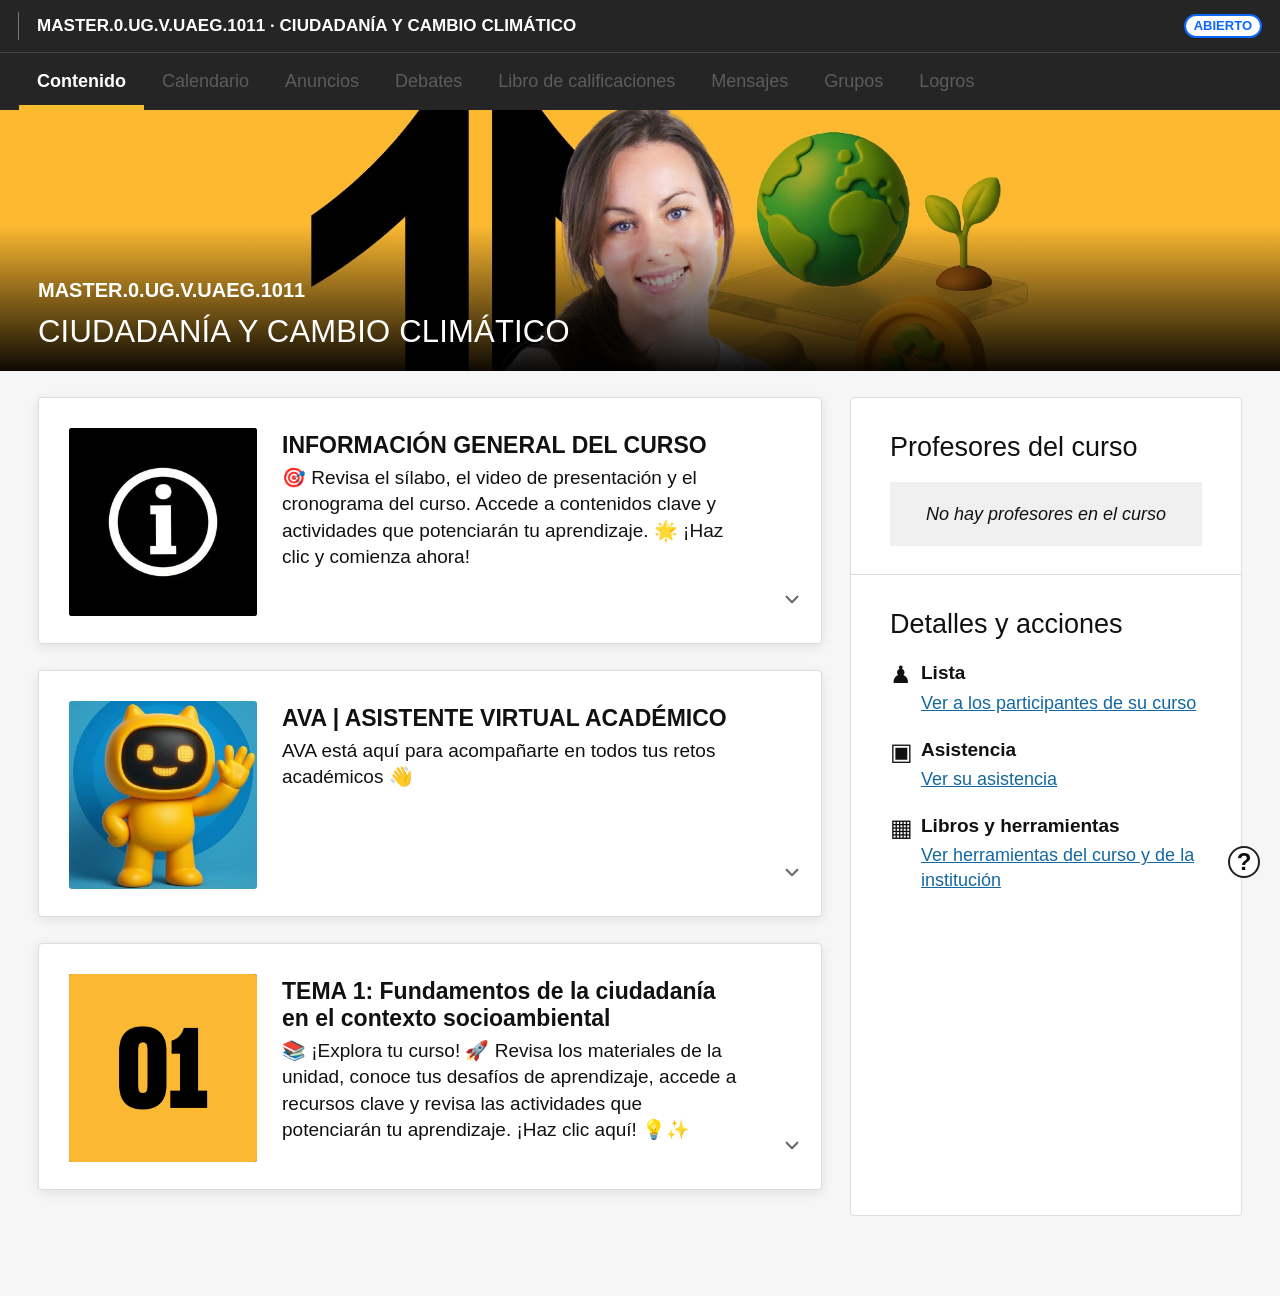
==== commit 42339978: "Add files via upload" ====
--- a/index.html
+++ b/index.html
@@ -78,33 +78,23 @@
 .action a{display:block;color:var(--link);font-size:18px;line-height:1.35;text-decoration:underline;margin-top:5px}
 .help{position:fixed;right:20px;bottom:22px;width:32px;height:32px;border:2px solid #222;border-radius:50%;background:#fff;display:flex;align-items:center;justify-content:center;font-weight:700;font-size:24px;z-index:60}
 @media(max-width:1120px){body{min-width:0}.layout{display:block;padding:20px}.panel{display:none}.hero{height:190px}.tabs{overflow:auto}.tab{font-size:16px}.cardHead{grid-template-columns:150px 1fr 42px;min-height:150px;padding-left:20px}.thumb{width:130px;height:130px}.title{font-size:20px}.desc,.rowSub,.archiveNote,.dateLine{font-size:16px}.rowTitle{font-size:18px}.row,.miniHeader,.simpleHeader{padding:0 18px}.subrow{padding-left:28px}.heroText .name{font-size:24px}}
+	
+	.tab.disabled{
+  opacity:.25;
+  pointer-events:none;
+  cursor:default;
+  font-weight:400;
+  filter:grayscale(1);
+}
 </style>
 </head>
 <body>
 <header class="topbar"><div class="course-title">MASTER.0.UG.V.UAEG.1011 · CIUDADANÍA Y CAMBIO CLIMÁTICO</div><div class="status">ABIERTO</div></header>
-<nav class="tabs"><a class="tab active">Contenido</a><a class="tab">Calendario</a><a class="tab">Anuncios</a><a class="tab">Debates</a><a class="tab">Libro de calificaciones</a><a class="tab">Mensajes</a><a class="tab">Grupos</a><a class="tab">Logros</a></nav>
+<nav class="tabs"><a class="tab active">Contenido</a><a class="tab disabled">Calendario</a><a class="tab disabled">Anuncios</a><a class="tab disabled">Debates</a><a class="tab disabled">Libro de calificaciones</a><a class="tab disabled">Mensajes</a><a class="tab disabled">Grupos</a><a class="tab disabled">Logros</a></nav>
 <section class="hero"><div class="heroText"><div class="code">MASTER.0.UG.V.UAEG.1011</div><div class="name">CIUDADANÍA Y CAMBIO CLIMÁTICO</div></div></section>
 
 <div class="layout">
 <main>
-  <div class="mainHead"><h1>Contenido del curso</h1><div class="search"></div></div>
-
-  <!-- ==================== AVA: EDITABLE EN HTML ==================== -->
-  <section class="card collapsed">
-    <div class="cardHead">
-      <div class="thumb"><img src="assets/ava.png" alt="AVA"></div>
-      <div class="copy"><h2 class="title">AVA | ASISTENTE VIRTUAL ACADÉMICO</h2><p class="desc">AVA está aquí para acompañarte en todos tus retos académicos 👋</p></div>
-      <div class="chev" aria-label="Expandir o contraer"><svg viewBox="0 0 20 20" aria-hidden="true"><path d="M4 7.5l6 6 6-6" fill="none" stroke="#6b6b6b" stroke-width="2.4" stroke-linecap="round" stroke-linejoin="round"/></svg></div>
-    </div>
-    <div class="items">
-      <div class="row tall">
-        <span class="circle"></span>
-        <span class="iconWrap"><img src="assets/ava2.png" alt="AVA 2"></span>
-        <div><div class="rowTitle">Resuelve tus preguntas con AVA 👋🏻</div><div class="rowSub">Realiza todas tus consultas sobre el contenido del curso y/o practica todo lo aprendido con cuestionarios, preguntas abiertas y dinámicas de role play.</div></div>
-        <span></span>
-      </div>
-    </div>
-  </section>
 
   <!-- ==================== INFORMACIÓN GENERAL: EDITABLE EN HTML ==================== -->
   <section class="card collapsed">
@@ -119,16 +109,21 @@
       <div class="row"><span class="circle"></span><span class="iconWrap"><img src="assets/icon-lti.svg" alt="Recurso"></span><div class="rowTitle">Recursos básicos para tu aprendizaje</div><span></span></div>
     </div>
   </section>
-
-  <!-- ==================== MIS VIDEOCONFERENCIAS: EDITABLE EN HTML ==================== -->
+	
+	<!-- ==================== AVA: EDITABLE EN HTML ==================== -->
   <section class="card collapsed">
     <div class="cardHead">
-      <div class="thumb contain"><img src="assets/thumb-videoconf.png" alt="Mis videoconferencias"></div>
-      <div class="copy"><h2 class="title">MIS VIDEOCONFERENCIAS</h2><p class="desc">🖥 Participa en las videoconferencias de refuerzo académico en este apartado.</p></div>
-      <div class="chev"><svg viewBox="0 0 20 20" aria-hidden="true"><path d="M4 7.5l6 6 6-6" fill="none" stroke="#6b6b6b" stroke-width="2.4" stroke-linecap="round" stroke-linejoin="round"/></svg></div>
+      <div class="thumb"><img src="assets/ava.png" alt="AVA"></div>
+      <div class="copy"><h2 class="title">AVA | ASISTENTE VIRTUAL ACADÉMICO</h2><p class="desc">AVA está aquí para acompañarte en todos tus retos académicos 👋</p></div>
+      <div class="chev" aria-label="Expandir o contraer"><svg viewBox="0 0 20 20" aria-hidden="true"><path d="M4 7.5l6 6 6-6" fill="none" stroke="#6b6b6b" stroke-width="2.4" stroke-linecap="round" stroke-linejoin="round"/></svg></div>
     </div>
     <div class="items">
-      <div class="row"><span class="circle"></span><span class="iconWrap"><img src="assets/icon-lti.svg" alt="Información"></span><div class="rowTitle">Información Videoconferencias</div><span></span></div>
+      <div class="row tall">
+        <span class="circle"></span>
+        <span class="iconWrap"><img src="assets/ava2.png" alt="AVA 2"></span>
+        <div><div class="rowTitle">Resuelve tus preguntas con AVA 👋🏻</div><div class="rowSub">Realiza todas tus consultas sobre el contenido del curso y/o practica todo lo aprendido con cuestionarios, preguntas abiertas y dinámicas de role play.</div></div>
+        <span></span>
+      </div>
     </div>
   </section>
 
@@ -160,7 +155,7 @@
         <span class="itemChev"><svg viewBox="0 0 20 20" aria-hidden="true"><path d="M4 7.5l6 6 6-6" fill="none" stroke="#6b6b6b" stroke-width="2.4" stroke-linecap="round" stroke-linejoin="round"/></svg></span>
       </div>
       <div class="nested">
-        <div class="subrow selected">
+        <div class="subrow">
           <span class="circle"></span>
           <span class="iconWrap"><img src="assets/icon-scorm.svg" alt="Subtema"></span>
           <div class="rowTitle"><a>Sub-tema 1.1: Conceptos de ciudadanía, participación y responsabilidad colectiva</a></div>
@@ -209,652 +204,15 @@
         <div class="rowTitle">🎉 eXpande: Celebra lo aprendido en el Tema 1 y sigue explorando nuevos desafíos.</div>
         <span></span>
       </div>
-
-      <div class="row toggle">
-        <span class="circle"></span>
-        <span class="iconWrap"><img src="assets/icon-folder.svg" alt="Carpeta"></span>
-        <div class="rowTitle">👨‍🏫 Grabación: Videoconferencia de refuerzo académico</div>
-        <span class="itemChev"><svg viewBox="0 0 20 20" aria-hidden="true"><path d="M4 7.5l6 6 6-6" fill="none" stroke="#6b6b6b" stroke-width="2.4" stroke-linecap="round" stroke-linejoin="round"/></svg></span>
-      </div>
-      <div class="nested">
-        <div class="subrow">
-          <span class="circle"></span>
-          <span class="iconWrap"><img src="assets/icon-video.svg" alt="Video"></span>
-          <div class="rowTitle">Grabación de la videoconferencia del Tema 1</div>
-          <span></span>
-        </div>
-      </div>
     </div>
   </section>
 
-
-  <!-- ==================== TEMA 2: EDITABLE EN HTML ==================== -->
-  <section class="card topicCard collapsed">
-    <div class="cardHead">
-      <div class="thumb contain"><img src="assets/tema-02.png" alt="Tema 2"></div>
-      <div class="copy">
-        <h2 class="title">TEMA 2: El cambio climático como problema ciudadano y global</h2>
-        <p class="desc">📚 ¡Explora tu curso! 🚀 Revisa los materiales de la unidad, conoce tus desafíos de aprendizaje, accede a recursos clave y revisa las actividades que potenciarán tu aprendizaje. ¡Haz clic aquí! 💡✨</p>
-      </div>
-      <div class="chev" aria-label="Expandir o contraer"><svg viewBox="0 0 20 20" aria-hidden="true"><path d="M4 7.5l6 6 6-6" fill="none" stroke="#6b6b6b" stroke-width="2.4" stroke-linecap="round" stroke-linejoin="round"/></svg></div>
-    </div>
-
-    <div class="items">
-      <div class="row">
-        <span class="circle"></span>
-        <span class="iconWrap"><img src="assets/icon-doc.svg" alt="Documento"></span>
-        <div class="rowTitle">💡 Focaliza: Conéctate con el propósito de lo que vas a aprender.</div>
-        <span></span>
-      </div>
-
-      <div class="row toggle">
-        <span class="circle"></span>
-        <span class="iconWrap"><img src="assets/icon-folder.svg" alt="Carpeta"></span>
-        <div class="rowTitle">👆🏻 Linkea: Explora y conecta con los contenidos clave.</div>
-        <span class="itemChev"><svg viewBox="0 0 20 20" aria-hidden="true"><path d="M4 7.5l6 6 6-6" fill="none" stroke="#6b6b6b" stroke-width="2.4" stroke-linecap="round" stroke-linejoin="round"/></svg></span>
-      </div>
-      <div class="nested">
-        <div class="subrow selected">
-          <span class="circle"></span>
-          <span class="iconWrap"><img src="assets/icon-scorm.svg" alt="Subtema"></span>
-          <div class="rowTitle"><a>Sub-tema 2.1: Evidencias científicas del cambio climático global</a></div>
-          <span></span>
-        </div>
-        <div class="subrow">
-          <span class="circle"></span>
-          <span class="iconWrap"><img src="assets/icon-scorm.svg" alt="Subtema"></span>
-          <div class="rowTitle">Sub-tema 2.2: Actividades humanas vinculadas a la alteración climática</div>
-          <span></span>
-        </div>
-        <div class="subrow">
-          <span class="circle"></span>
-          <span class="iconWrap"><img src="assets/icon-scorm.svg" alt="Subtema"></span>
-          <div class="rowTitle">Sub-tema 2.3: Acuerdos internacionales y compromisos climáticos (IPCC, Acuerdo de París)</div>
-          <span></span>
-        </div>
-        <div class="subrow">
-          <span class="circle"></span>
-          <span class="iconWrap"><img src="assets/icon-scorm.svg" alt="Subtema"></span>
-          <div class="rowTitle">Sub-tema 2.4: Políticas públicas ambientales en el contexto nacional y local</div>
-          <span></span>
-        </div>
-      </div>
-
-      <div class="row toggle">
-        <span class="circle"></span>
-        <span class="iconWrap"><img src="assets/carpeta.svg" alt="Carpeta"></span>
-        <div class="rowTitle">🎯 Experimenta: Lleva el conocimiento a la acción.</div>
-        <span class="itemChev"><svg viewBox="0 0 20 20" aria-hidden="true"><path d="M4 7.5l6 6 6-6" fill="none" stroke="#6b6b6b" stroke-width="2.4" stroke-linecap="round" stroke-linejoin="round"/></svg></span>
-      </div>
-      <div class="nested">
-        <div class="avaBox">
-          <span class="circle"></span>
-          <span class="iconWrap"><img src="assets/ava2.png" alt="AVA"></span>
-          <div>
-            <div class="rowTitle">Resuelve tus preguntas con AVA 👋🏻</div>
-            <div class="rowSub">Realiza todas tus consultas sobre el contenido del curso y/o practica todo lo aprendido con cuestionarios, preguntas abiertas y dinámicas de role play.</div>
-          </div>
-        </div>
-      </div>
-
-      <div class="row">
-        <span class="circle"></span>
-        <span class="iconWrap"><img src="assets/icon-scorm.svg" alt="Actividad"></span>
-        <div class="rowTitle">🎉 eXpande: Celebra lo aprendido en el Tema 2 y sigue explorando nuevos desafíos.</div>
-        <span></span>
-      </div>
-
-      <div class="row toggle">
-        <span class="circle"></span>
-        <span class="iconWrap"><img src="assets/icon-folder.svg" alt="Carpeta"></span>
-        <div class="rowTitle">👨‍🏫 Grabación: Videoconferencia de refuerzo académico</div>
-        <span class="itemChev"><svg viewBox="0 0 20 20" aria-hidden="true"><path d="M4 7.5l6 6 6-6" fill="none" stroke="#6b6b6b" stroke-width="2.4" stroke-linecap="round" stroke-linejoin="round"/></svg></span>
-      </div>
-      <div class="nested">
-        <div class="subrow">
-          <span class="circle"></span>
-          <span class="iconWrap"><img src="assets/icon-video.svg" alt="Video"></span>
-          <div class="rowTitle">Grabación de la videoconferencia del Tema 2</div>
-          <span></span>
-        </div>
-      </div>
-    </div>
-  </section>
-
-
-  <!-- ==================== TEMA 3: EDITABLE EN HTML ==================== -->
-  <section class="card topicCard collapsed">
-    <div class="cardHead">
-      <div class="thumb contain"><img src="assets/tema-03.png" alt="Tema 3"></div>
-      <div class="copy">
-        <h2 class="title">TEMA 3: Impactos sociales y económicos del cambio climático</h2>
-        <p class="desc">📚 ¡Explora tu curso! 🚀 Revisa los materiales de la unidad, conoce tus desafíos de aprendizaje, accede a recursos clave y revisa las actividades que potenciarán tu aprendizaje. ¡Haz clic aquí! 💡✨</p>
-      </div>
-      <div class="chev" aria-label="Expandir o contraer"><svg viewBox="0 0 20 20" aria-hidden="true"><path d="M4 7.5l6 6 6-6" fill="none" stroke="#6b6b6b" stroke-width="2.4" stroke-linecap="round" stroke-linejoin="round"/></svg></div>
-    </div>
-
-    <div class="items">
-      <div class="row">
-        <span class="circle"></span>
-        <span class="iconWrap"><img src="assets/icon-doc.svg" alt="Documento"></span>
-        <div class="rowTitle">💡 Focaliza: Conéctate con el propósito de lo que vas a aprender.</div>
-        <span></span>
-      </div>
-
-      <div class="row toggle">
-        <span class="circle"></span>
-        <span class="iconWrap"><img src="assets/icon-folder.svg" alt="Carpeta"></span>
-        <div class="rowTitle">👆🏻 Linkea: Explora y conecta con los contenidos clave.</div>
-        <span class="itemChev"><svg viewBox="0 0 20 20" aria-hidden="true"><path d="M4 7.5l6 6 6-6" fill="none" stroke="#6b6b6b" stroke-width="2.4" stroke-linecap="round" stroke-linejoin="round"/></svg></span>
-      </div>
-      <div class="nested">
-        <div class="subrow selected">
-          <span class="circle"></span>
-          <span class="iconWrap"><img src="assets/icon-scorm.svg" alt="Subtema"></span>
-          <div class="rowTitle"><a>Sub-tema 3.1: Consecuencias del cambio climático en salud, alimentación y vivienda</a></div>
-          <span></span>
-        </div>
-        <div class="subrow">
-          <span class="circle"></span>
-          <span class="iconWrap"><img src="assets/icon-scorm.svg" alt="Subtema"></span>
-          <div class="rowTitle">Sub-tema 3.2: Vulnerabilidad de poblaciones rurales, urbanas y costeras</div>
-          <span></span>
-        </div>
-        <div class="subrow">
-          <span class="circle"></span>
-          <span class="iconWrap"><img src="assets/icon-scorm.svg" alt="Subtema"></span>
-          <div class="rowTitle">Sub-tema 3.3: Desigualdades estructurales y exposición al riesgo climático</div>
-          <span></span>
-        </div>
-        <div class="subrow">
-          <span class="circle"></span>
-          <span class="iconWrap"><img src="assets/icon-scorm.svg" alt="Subtema"></span>
-          <div class="rowTitle">Sub-tema 3.4: Costos económicos del cambio climático en sectores productivos</div>
-          <span></span>
-        </div>
-      </div>
-
-      <div class="row toggle">
-        <span class="circle"></span>
-        <span class="iconWrap"><img src="assets/carpeta.svg" alt="Carpeta"></span>
-        <div class="rowTitle">🎯 Experimenta: Lleva el conocimiento a la acción.</div>
-        <span class="itemChev"><svg viewBox="0 0 20 20" aria-hidden="true"><path d="M4 7.5l6 6 6-6" fill="none" stroke="#6b6b6b" stroke-width="2.4" stroke-linecap="round" stroke-linejoin="round"/></svg></span>
-      </div>
-      <div class="nested">
-        <div class="avaBox">
-          <span class="circle"></span>
-          <span class="iconWrap"><img src="assets/ava2.png" alt="AVA"></span>
-          <div>
-            <div class="rowTitle">Resuelve tus preguntas con AVA 👋🏻</div>
-            <div class="rowSub">Realiza todas tus consultas sobre el contenido del curso y/o practica todo lo aprendido con cuestionarios, preguntas abiertas y dinámicas de role play.</div>
-          </div>
-        </div>
-      </div>
-
-      <div class="row">
-        <span class="circle"></span>
-        <span class="iconWrap"><img src="assets/icon-scorm.svg" alt="Actividad"></span>
-        <div class="rowTitle">🎉 eXpande: Celebra lo aprendido en el Tema 3 y sigue explorando nuevos desafíos.</div>
-        <span></span>
-      </div>
-
-      <div class="row toggle">
-        <span class="circle"></span>
-        <span class="iconWrap"><img src="assets/icon-folder.svg" alt="Carpeta"></span>
-        <div class="rowTitle">👨‍🏫 Grabación: Videoconferencia de refuerzo académico</div>
-        <span class="itemChev"><svg viewBox="0 0 20 20" aria-hidden="true"><path d="M4 7.5l6 6 6-6" fill="none" stroke="#6b6b6b" stroke-width="2.4" stroke-linecap="round" stroke-linejoin="round"/></svg></span>
-      </div>
-      <div class="nested">
-        <div class="subrow">
-          <span class="circle"></span>
-          <span class="iconWrap"><img src="assets/icon-video.svg" alt="Video"></span>
-          <div class="rowTitle">Grabación de la videoconferencia del Tema 3</div>
-          <span></span>
-        </div>
-      </div>
-    </div>
-  </section>
-
-
-  <!-- ==================== TEMA 4: EDITABLE EN HTML ==================== -->
-  <section class="card topicCard collapsed">
-    <div class="cardHead">
-      <div class="thumb contain"><img src="assets/tema-04.png" alt="Tema 4"></div>
-      <div class="copy">
-        <h2 class="title">TEMA 4: Principios de adaptación y mitigación frente al cambio climático</h2>
-        <p class="desc">📚 ¡Explora tu curso! 🚀 Revisa los materiales de la unidad, conoce tus desafíos de aprendizaje, accede a recursos clave y revisa las actividades que potenciarán tu aprendizaje. ¡Haz clic aquí! 💡✨</p>
-      </div>
-      <div class="chev" aria-label="Expandir o contraer"><svg viewBox="0 0 20 20" aria-hidden="true"><path d="M4 7.5l6 6 6-6" fill="none" stroke="#6b6b6b" stroke-width="2.4" stroke-linecap="round" stroke-linejoin="round"/></svg></div>
-    </div>
-
-    <div class="items">
-      <div class="row">
-        <span class="circle"></span>
-        <span class="iconWrap"><img src="assets/icon-doc.svg" alt="Documento"></span>
-        <div class="rowTitle">💡 Focaliza: Conéctate con el propósito de lo que vas a aprender.</div>
-        <span></span>
-      </div>
-
-      <div class="row toggle">
-        <span class="circle"></span>
-        <span class="iconWrap"><img src="assets/icon-folder.svg" alt="Carpeta"></span>
-        <div class="rowTitle">👆🏻 Linkea: Explora y conecta con los contenidos clave.</div>
-        <span class="itemChev"><svg viewBox="0 0 20 20" aria-hidden="true"><path d="M4 7.5l6 6 6-6" fill="none" stroke="#6b6b6b" stroke-width="2.4" stroke-linecap="round" stroke-linejoin="round"/></svg></span>
-      </div>
-      <div class="nested">
-        <div class="subrow selected">
-          <span class="circle"></span>
-          <span class="iconWrap"><img src="assets/icon-scorm.svg" alt="Subtema"></span>
-          <div class="rowTitle"><a>Sub-tema 4.1: Estrategias de adaptación comunitaria y resiliencia local</a></div>
-          <span></span>
-        </div>
-        <div class="subrow">
-          <span class="circle"></span>
-          <span class="iconWrap"><img src="assets/icon-scorm.svg" alt="Subtema"></span>
-          <div class="rowTitle">Sub-tema 4.2: Mitigación, reducción de emisiones y eficiencia energética</div>
-          <span></span>
-        </div>
-        <div class="subrow">
-          <span class="circle"></span>
-          <span class="iconWrap"><img src="assets/icon-scorm.svg" alt="Subtema"></span>
-          <div class="rowTitle">Sub-tema 4.3: Soluciones basadas en la naturaleza y restauración de ecosistemas</div>
-          <span></span>
-        </div>
-        <div class="subrow">
-          <span class="circle"></span>
-          <span class="iconWrap"><img src="assets/icon-scorm.svg" alt="Subtema"></span>
-          <div class="rowTitle">Sub-tema 4.4: Gestión de riesgos y preparación ciudadana ante eventos extremos</div>
-          <span></span>
-        </div>
-      </div>
-
-      <div class="row toggle">
-        <span class="circle"></span>
-        <span class="iconWrap"><img src="assets/carpeta.svg" alt="Carpeta"></span>
-        <div class="rowTitle">🎯 Experimenta: Lleva el conocimiento a la acción.</div>
-        <span class="itemChev"><svg viewBox="0 0 20 20" aria-hidden="true"><path d="M4 7.5l6 6 6-6" fill="none" stroke="#6b6b6b" stroke-width="2.4" stroke-linecap="round" stroke-linejoin="round"/></svg></span>
-      </div>
-      <div class="nested">
-        <div class="avaBox">
-          <span class="circle"></span>
-          <span class="iconWrap"><img src="assets/ava2.png" alt="AVA"></span>
-          <div>
-            <div class="rowTitle">Resuelve tus preguntas con AVA 👋🏻</div>
-            <div class="rowSub">Realiza todas tus consultas sobre el contenido del curso y/o practica todo lo aprendido con cuestionarios, preguntas abiertas y dinámicas de role play.</div>
-          </div>
-        </div>
-      </div>
-
-      <div class="row">
-        <span class="circle"></span>
-        <span class="iconWrap"><img src="assets/icon-scorm.svg" alt="Actividad"></span>
-        <div class="rowTitle">🎉 eXpande: Celebra lo aprendido en el Tema 4 y sigue explorando nuevos desafíos.</div>
-        <span></span>
-      </div>
-
-      <div class="row toggle">
-        <span class="circle"></span>
-        <span class="iconWrap"><img src="assets/icon-folder.svg" alt="Carpeta"></span>
-        <div class="rowTitle">👨‍🏫 Grabación: Videoconferencia de refuerzo académico</div>
-        <span class="itemChev"><svg viewBox="0 0 20 20" aria-hidden="true"><path d="M4 7.5l6 6 6-6" fill="none" stroke="#6b6b6b" stroke-width="2.4" stroke-linecap="round" stroke-linejoin="round"/></svg></span>
-      </div>
-      <div class="nested">
-        <div class="subrow">
-          <span class="circle"></span>
-          <span class="iconWrap"><img src="assets/icon-video.svg" alt="Video"></span>
-          <div class="rowTitle">Grabación de la videoconferencia del Tema 4</div>
-          <span></span>
-        </div>
-      </div>
-    </div>
-  </section>
-
-
-  <!-- ==================== EVALUACIÓN T1: EDITABLE EN HTML ==================== -->
-  <section class="card evalCard collapsed">
-    <div class="cardHead"><div class="thumb contain"><img src="assets/eval-t1.png" alt="T1"></div><div class="copy"><h2 class="title">EVALUACIÓN T1</h2><p class="desc">¡Llegó tu primera evaluación! ✨ Es momento de demostrar lo que has aprendido hasta ahora. Revísala con calma, lee bien las indicaciones y organiza tu tiempo. Tú puedes lograrlo 💪 📚.</p></div><div class="chev"><svg viewBox="0 0 20 20" aria-hidden="true"><path d="M4 7.5l6 6 6-6" fill="none" stroke="#6b6b6b" stroke-width="2.4" stroke-linecap="round" stroke-linejoin="round"/></svg></div></div>
-    <div class="items">
-      <div class="row tall"><span class="circle"></span><span class="iconWrap"><img src="assets/icon-lti.svg" alt="Conoce"></span><div><div class="rowTitle">Conoce cómo utilizar SUMADI</div><div class="rowSub">🚨 ¿Es tu primer examen con SUMADI? | 💻 Conoce cómo usarlo y evita errores antes de comenzar.</div></div><span></span></div>
-      <div class="row tall"><span class="circle"></span><span class="iconWrap"><img src="assets/icon-exam.svg" alt="Examen"></span><div><div class="rowTitle">T1 SUMADI</div><div class="rowSub">Recuerda que esta evaluación se desarrolla con SUMADI. Si tienes consultas sobre la herramienta, revisa el enlace "Conoce cómo utilizar SUMADI".</div></div><span></span></div>
-    </div>
-  </section>
-
-  <!-- ==================== TEMAS 5 Y 6: EDITABLES EN HTML ==================== -->
-  
-  <!-- ==================== TEMA 5: EDITABLE EN HTML ==================== -->
-  <section class="card topicCard collapsed">
-    <div class="cardHead">
-      <div class="thumb contain"><img src="assets/tema-05.png" alt="Tema 5"></div>
-      <div class="copy">
-        <h2 class="title">TEMA 5: Enfoque de justicia climática y equidad intergeneracional</h2>
-        <p class="desc">📚 ¡Explora tu curso! 🚀 Revisa los materiales de la unidad, conoce tus desafíos de aprendizaje, accede a recursos clave y revisa las actividades que potenciarán tu aprendizaje. ¡Haz clic aquí! 💡✨</p>
-      </div>
-      <div class="chev" aria-label="Expandir o contraer"><svg viewBox="0 0 20 20" aria-hidden="true"><path d="M4 7.5l6 6 6-6" fill="none" stroke="#6b6b6b" stroke-width="2.4" stroke-linecap="round" stroke-linejoin="round"/></svg></div>
-    </div>
-
-    <div class="items">
-      <div class="row">
-        <span class="circle"></span>
-        <span class="iconWrap"><img src="assets/icon-doc.svg" alt="Documento"></span>
-        <div class="rowTitle">💡 Focaliza: Conéctate con el propósito de lo que vas a aprender.</div>
-        <span></span>
-      </div>
-
-      <div class="row toggle">
-        <span class="circle"></span>
-        <span class="iconWrap"><img src="assets/icon-folder.svg" alt="Carpeta"></span>
-        <div class="rowTitle">👆🏻 Linkea: Explora y conecta con los contenidos clave.</div>
-        <span class="itemChev"><svg viewBox="0 0 20 20" aria-hidden="true"><path d="M4 7.5l6 6 6-6" fill="none" stroke="#6b6b6b" stroke-width="2.4" stroke-linecap="round" stroke-linejoin="round"/></svg></span>
-      </div>
-      <div class="nested">
-        <div class="subrow selected">
-          <span class="circle"></span>
-          <span class="iconWrap"><img src="assets/icon-scorm.svg" alt="Subtema"></span>
-          <div class="rowTitle"><a>Sub-tema 5.1: Principios éticos y políticos de la justicia climática</a></div>
-          <span></span>
-        </div>
-        <div class="subrow">
-          <span class="circle"></span>
-          <span class="iconWrap"><img src="assets/icon-scorm.svg" alt="Subtema"></span>
-          <div class="rowTitle">Sub-tema 5.2: Afectación desigual a poblaciones vulnerables y pueblos originarios</div>
-          <span></span>
-        </div>
-        <div class="subrow">
-          <span class="circle"></span>
-          <span class="iconWrap"><img src="assets/icon-scorm.svg" alt="Subtema"></span>
-          <div class="rowTitle">Sub-tema 5.3: Rol de las juventudes en la defensa de los derechos ambientales</div>
-          <span></span>
-        </div>
-        <div class="subrow">
-          <span class="circle"></span>
-          <span class="iconWrap"><img src="assets/icon-scorm.svg" alt="Subtema"></span>
-          <div class="rowTitle">Sub-tema 5.4: Perspectivas de equidad para las generaciones futuras</div>
-          <span></span>
-        </div>
-      </div>
-
-      <div class="row toggle">
-        <span class="circle"></span>
-        <span class="iconWrap"><img src="assets/carpeta.svg" alt="Carpeta"></span>
-        <div class="rowTitle">🎯 Experimenta: Lleva el conocimiento a la acción.</div>
-        <span class="itemChev"><svg viewBox="0 0 20 20" aria-hidden="true"><path d="M4 7.5l6 6 6-6" fill="none" stroke="#6b6b6b" stroke-width="2.4" stroke-linecap="round" stroke-linejoin="round"/></svg></span>
-      </div>
-      <div class="nested">
-        <div class="avaBox">
-          <span class="circle"></span>
-          <span class="iconWrap"><img src="assets/ava2.png" alt="AVA"></span>
-          <div>
-            <div class="rowTitle">Resuelve tus preguntas con AVA 👋🏻</div>
-            <div class="rowSub">Realiza todas tus consultas sobre el contenido del curso y/o practica todo lo aprendido con cuestionarios, preguntas abiertas y dinámicas de role play.</div>
-          </div>
-        </div>
-      </div>
-
-      <div class="row">
-        <span class="circle"></span>
-        <span class="iconWrap"><img src="assets/icon-scorm.svg" alt="Actividad"></span>
-        <div class="rowTitle">🎉 eXpande: Celebra lo aprendido en el Tema 5 y sigue explorando nuevos desafíos.</div>
-        <span></span>
-      </div>
-
-      <div class="row toggle">
-        <span class="circle"></span>
-        <span class="iconWrap"><img src="assets/icon-folder.svg" alt="Carpeta"></span>
-        <div class="rowTitle">👨‍🏫 Grabación: Videoconferencia de refuerzo académico</div>
-        <span class="itemChev"><svg viewBox="0 0 20 20" aria-hidden="true"><path d="M4 7.5l6 6 6-6" fill="none" stroke="#6b6b6b" stroke-width="2.4" stroke-linecap="round" stroke-linejoin="round"/></svg></span>
-      </div>
-      <div class="nested">
-        <div class="subrow">
-          <span class="circle"></span>
-          <span class="iconWrap"><img src="assets/icon-video.svg" alt="Video"></span>
-          <div class="rowTitle">Grabación de la videoconferencia del Tema 5</div>
-          <span></span>
-        </div>
-      </div>
-    </div>
-  </section>
-
-
-  <!-- ==================== TEMA 6: EDITABLE EN HTML ==================== -->
-  <section class="card topicCard collapsed">
-    <div class="cardHead">
-      <div class="thumb contain"><img src="assets/tema-06.png" alt="Tema 6"></div>
-      <div class="copy">
-        <h2 class="title">TEMA 6: Ciudadanía global y compromiso frente al cambio climático</h2>
-        <p class="desc">📚 ¡Explora tu curso! 🚀 Revisa los materiales de la unidad, conoce tus desafíos de aprendizaje, accede a recursos clave y revisa las actividades que potenciarán tu aprendizaje. ¡Haz clic aquí! 💡✨</p>
-      </div>
-      <div class="chev" aria-label="Expandir o contraer"><svg viewBox="0 0 20 20" aria-hidden="true"><path d="M4 7.5l6 6 6-6" fill="none" stroke="#6b6b6b" stroke-width="2.4" stroke-linecap="round" stroke-linejoin="round"/></svg></div>
-    </div>
-
-    <div class="items">
-      <div class="row">
-        <span class="circle"></span>
-        <span class="iconWrap"><img src="assets/icon-doc.svg" alt="Documento"></span>
-        <div class="rowTitle">💡 Focaliza: Conéctate con el propósito de lo que vas a aprender.</div>
-        <span></span>
-      </div>
-
-      <div class="row toggle">
-        <span class="circle"></span>
-        <span class="iconWrap"><img src="assets/icon-folder.svg" alt="Carpeta"></span>
-        <div class="rowTitle">👆🏻 Linkea: Explora y conecta con los contenidos clave.</div>
-        <span class="itemChev"><svg viewBox="0 0 20 20" aria-hidden="true"><path d="M4 7.5l6 6 6-6" fill="none" stroke="#6b6b6b" stroke-width="2.4" stroke-linecap="round" stroke-linejoin="round"/></svg></span>
-      </div>
-      <div class="nested">
-        <div class="subrow selected">
-          <span class="circle"></span>
-          <span class="iconWrap"><img src="assets/icon-scorm.svg" alt="Subtema"></span>
-          <div class="rowTitle"><a>Sub-tema 6.1: Ciudadanía planetaria y corresponsabilidad global</a></div>
-          <span></span>
-        </div>
-        <div class="subrow">
-          <span class="circle"></span>
-          <span class="iconWrap"><img src="assets/icon-scorm.svg" alt="Subtema"></span>
-          <div class="rowTitle">Sub-tema 6.2: Valores éticos para la sostenibilidad y la acción climática</div>
-          <span></span>
-        </div>
-        <div class="subrow">
-          <span class="circle"></span>
-          <span class="iconWrap"><img src="assets/icon-scorm.svg" alt="Subtema"></span>
-          <div class="rowTitle">Sub-tema 6.3: Ejemplos de participación juvenil y comunitaria en procesos de cambio</div>
-          <span></span>
-        </div>
-        <div class="subrow">
-          <span class="circle"></span>
-          <span class="iconWrap"><img src="assets/icon-scorm.svg" alt="Subtema"></span>
-          <div class="rowTitle">Sub-tema 6.4: Perspectiva crítica sobre el consumo y el estilo de vida contemporáneo</div>
-          <span></span>
-        </div>
-      </div>
-
-      <div class="row toggle">
-        <span class="circle"></span>
-        <span class="iconWrap"><img src="assets/carpeta.svg" alt="Carpeta"></span>
-        <div class="rowTitle">🎯 Experimenta: Lleva el conocimiento a la acción.</div>
-        <span class="itemChev"><svg viewBox="0 0 20 20" aria-hidden="true"><path d="M4 7.5l6 6 6-6" fill="none" stroke="#6b6b6b" stroke-width="2.4" stroke-linecap="round" stroke-linejoin="round"/></svg></span>
-      </div>
-      <div class="nested" style="display:none">
-        <div class="avaBox">
-          <span class="circle"></span>
-          <span class="iconWrap"><img src="assets/ava2.png" alt="AVA"></span>
-          <div>
-            <div class="rowTitle">Resuelve tus preguntas con AVA 👋🏻</div>
-            <div class="rowSub">Realiza todas tus consultas sobre el contenido del curso y/o practica todo lo aprendido con cuestionarios, preguntas abiertas y dinámicas de role play.</div>
-          </div>
-        </div>
-      </div>
-
-      <div class="row">
-        <span class="circle"></span>
-        <span class="iconWrap"><img src="assets/icon-scorm.svg" alt="Actividad"></span>
-        <div class="rowTitle">🎉 eXpande: Celebra lo aprendido en el Tema 6 y sigue explorando nuevos desafíos.</div>
-        <span></span>
-      </div>
-
-      <div class="row toggle">
-        <span class="circle"></span>
-        <span class="iconWrap"><img src="assets/icon-folder.svg" alt="Carpeta"></span>
-        <div class="rowTitle">👨‍🏫 Grabación: Videoconferencia de refuerzo académico</div>
-        <span class="itemChev"><svg viewBox="0 0 20 20" aria-hidden="true"><path d="M4 7.5l6 6 6-6" fill="none" stroke="#6b6b6b" stroke-width="2.4" stroke-linecap="round" stroke-linejoin="round"/></svg></span>
-      </div>
-      <div class="nested">
-        <div class="subrow">
-          <span class="circle"></span>
-          <span class="iconWrap"><img src="assets/icon-video.svg" alt="Video"></span>
-          <div class="rowTitle">Grabación de la videoconferencia del Tema 6</div>
-          <span></span>
-        </div>
-      </div>
-    </div>
-  </section>
-
-
-  <!-- ==================== EVALUACIÓN T2: EDITABLE EN HTML ==================== -->
-  <section class="card evalCard collapsed">
-    <div class="cardHead"><div class="thumb contain"><img src="assets/eval-t2.png" alt="T2"></div><div class="copy"><h2 class="title">EVALUACIÓN T2</h2><p class="desc">Continúa con paso firme. ⚡ Organiza tus tiempos, revisa los contenidos y demuestra todo lo que vienes construyendo en el curso. ¡Vamos por más! 📝</p></div><div class="chev"><svg viewBox="0 0 20 20" aria-hidden="true"><path d="M4 7.5l6 6 6-6" fill="none" stroke="#6b6b6b" stroke-width="2.4" stroke-linecap="round" stroke-linejoin="round"/></svg></div></div>
-    <div class="items">
-      <div class="row tall"><span class="circle"></span><span class="iconWrap"><img src="assets/icon-lti.svg" alt="Conoce"></span><div><div class="rowTitle">Conoce cómo utilizar SUMADI</div><div class="rowSub">🚨 ¿Es tu primer examen con SUMADI? | 💻 Conoce cómo usarlo y evita errores antes de comenzar.</div></div><span></span></div>
-      <div class="row tall"><span class="circle"></span><span class="iconWrap"><img src="assets/icon-exam.svg" alt="Examen"></span><div><div class="rowTitle">T2 SUMADI</div><div class="rowSub">Recuerda que esta evaluación se desarrolla con SUMADI. Si tienes consultas sobre la herramienta, revisa el enlace "Conoce cómo utilizar SUMADI".</div></div><span></span></div>
-    </div>
-  </section>
-
-  <!-- ==================== TEMA 7: EDITABLE EN HTML ==================== -->
-  
-  <!-- ==================== TEMA 7: EDITABLE EN HTML ==================== -->
-  <section class="card topicCard collapsed">
-    <div class="cardHead">
-      <div class="thumb contain"><img src="assets/tema-07.png" alt="Tema 7"></div>
-      <div class="copy">
-        <h2 class="title">TEMA 7: Comunicación y construcción de conciencia frente al cambio climático</h2>
-        <p class="desc">📚 ¡Explora tu curso! 🚀 Revisa los materiales de la unidad, conoce tus desafíos de aprendizaje, accede a recursos clave y revisa las actividades que potenciarán tu aprendizaje. ¡Haz clic aquí! 💡✨</p>
-      </div>
-      <div class="chev" aria-label="Expandir o contraer"><svg viewBox="0 0 20 20" aria-hidden="true"><path d="M4 7.5l6 6 6-6" fill="none" stroke="#6b6b6b" stroke-width="2.4" stroke-linecap="round" stroke-linejoin="round"/></svg></div>
-    </div>
-
-    <div class="items">
-      <div class="row">
-        <span class="circle"></span>
-        <span class="iconWrap"><img src="assets/icon-doc.svg" alt="Documento"></span>
-        <div class="rowTitle">💡 Focaliza: Conéctate con el propósito de lo que vas a aprender.</div>
-        <span></span>
-      </div>
-
-      <div class="row toggle">
-        <span class="circle"></span>
-        <span class="iconWrap"><img src="assets/icon-folder.svg" alt="Carpeta"></span>
-        <div class="rowTitle">👆🏻 Linkea: Explora y conecta con los contenidos clave.</div>
-        <span class="itemChev"><svg viewBox="0 0 20 20" aria-hidden="true"><path d="M4 7.5l6 6 6-6" fill="none" stroke="#6b6b6b" stroke-width="2.4" stroke-linecap="round" stroke-linejoin="round"/></svg></span>
-      </div>
-      <div class="nested">
-        <div class="subrow selected">
-          <span class="circle"></span>
-          <span class="iconWrap"><img src="assets/icon-scorm.svg" alt="Subtema"></span>
-          <div class="rowTitle"><a>Sub-tema 7.1: Herramientas y lenguajes para la comunicación climática</a></div>
-          <span></span>
-        </div>
-        <div class="subrow">
-          <span class="circle"></span>
-          <span class="iconWrap"><img src="assets/icon-scorm.svg" alt="Subtema"></span>
-          <div class="rowTitle">Sub-tema 7.2: Narrativas mediáticas y desinformación sobre el cambio climático</div>
-          <span></span>
-        </div>
-        <div class="subrow">
-          <span class="circle"></span>
-          <span class="iconWrap"><img src="assets/icon-scorm.svg" alt="Subtema"></span>
-          <div class="rowTitle">Sub-tema 7.3: Participación digital y activismo en redes sociales</div>
-          <span></span>
-        </div>
-        <div class="subrow">
-          <span class="circle"></span>
-          <span class="iconWrap"><img src="assets/icon-scorm.svg" alt="Subtema"></span>
-          <div class="rowTitle">Sub-tema 7.4: Cultura del diálogo y la sensibilización ciudadana</div>
-          <span></span>
-        </div>
-      </div>
-
-      <div class="row toggle">
-        <span class="circle"></span>
-        <span class="iconWrap"><img src="assets/icon-folder.svg" alt="Carpeta"></span>
-        <div class="rowTitle">🎯 Experimenta: Lleva el conocimiento a la acción.</div>
-        <span class="itemChev"><svg viewBox="0 0 20 20" aria-hidden="true"><path d="M4 7.5l6 6 6-6" fill="none" stroke="#6b6b6b" stroke-width="2.4" stroke-linecap="round" stroke-linejoin="round"/></svg></span>
-      </div>
-      <div class="nested">
-        <div class="avaBox">
-          <span class="circle"></span>
-          <span class="iconWrap"><img src="assets/ava2.png" alt="AVA"></span>
-          <div>
-            <div class="rowTitle">Resuelve tus preguntas con AVA 👋🏻</div>
-            <div class="rowSub">Realiza todas tus consultas sobre el contenido del curso y/o practica todo lo aprendido con cuestionarios, preguntas abiertas y dinámicas de role play.</div>
-          </div>
-        </div>
-      </div>
-
-      <div class="row">
-        <span class="circle"></span>
-        <span class="iconWrap"><img src="assets/icon-scorm.svg" alt="Actividad"></span>
-        <div class="rowTitle">🎉 eXpande: Celebra lo aprendido en el Tema 7 y sigue explorando nuevos desafíos.</div>
-        <span></span>
-      </div>
-
-      <div class="row toggle">
-        <span class="circle"></span>
-        <span class="iconWrap"><img src="assets/icon-folder.svg" alt="Carpeta"></span>
-        <div class="rowTitle">👨‍🏫 Grabación: Videoconferencia de refuerzo académico</div>
-        <span class="itemChev"><svg viewBox="0 0 20 20" aria-hidden="true"><path d="M4 7.5l6 6 6-6" fill="none" stroke="#6b6b6b" stroke-width="2.4" stroke-linecap="round" stroke-linejoin="round"/></svg></span>
-      </div>
-      <div class="nested">
-        <div class="subrow">
-          <span class="circle"></span>
-          <span class="iconWrap"><img src="assets/icon-video.svg" alt="Video"></span>
-          <div class="rowTitle">Grabación de la videoconferencia del Tema 7</div>
-          <span></span>
-        </div>
-      </div>
-    </div>
-  </section>
-
-
-  <!-- ==================== EVALUACIÓN FINAL: EDITABLE EN HTML ==================== -->
-  <section class="card evalCard collapsed">
-    <div class="cardHead"><div class="thumb contain"><img src="assets/eval-ef.png" alt="EF"></div><div class="copy"><h2 class="title">EVALUACIÓN FINAL</h2><p class="desc">🚀 Prepárate para demostrarte a ti mismo tus logros. Organiza tu tiempo y da lo mejor de ti. 🔐 ¡Enfrenta este reto con confianza!</p></div><div class="chev"><svg viewBox="0 0 20 20" aria-hidden="true"><path d="M4 7.5l6 6 6-6" fill="none" stroke="#6b6b6b" stroke-width="2.4" stroke-linecap="round" stroke-linejoin="round"/></svg></div></div>
-    <div class="items">
-      <div class="row tall"><span class="circle"></span><span class="iconWrap"><img src="assets/icon-lti.svg" alt="Conoce"></span><div><div class="rowTitle">Conoce cómo utilizar SUMADI</div><div class="rowSub">🚨 ¿Es tu primer examen con SUMADI? | 💻 Conoce cómo usarlo y evita errores antes de comenzar.</div></div><span></span></div>
-      <div class="row tall"><span class="circle"></span><span class="iconWrap"><img src="assets/icon-exam.svg" alt="Examen"></span><div><div class="rowTitle">Evaluación Final SUMADI</div><div class="rowSub">Recuerda que esta evaluación se desarrolla con SUMADI. Si tienes consultas sobre la herramienta, revisa el enlace "Conoce cómo utilizar SUMADI".</div></div><span></span></div>
-    </div>
-  </section>
-
-  <!-- ==================== SOPORTE: EDITABLE EN HTML ==================== -->
-  <section class="card collapsed">
-    <div class="cardHead">
-      <div class="thumb contain"><img src="assets/soporte.png" alt="Soporte" ></div>
-      <div class="copy"><h2 class="title">SOPORTE Y SERVICIOS EN LÍNEA</h2><p class="desc">🚀 Aquí encontrarás todo lo necesario para mejorar tu experiencia de aprendizaje: desde canales de atención para resolver dudas hasta herramientas de accesibilidad para facilitarte el acceso a los contenidos. 📚 🧮 Aprovecha estas opciones y sigue avanzando en tu camino de aprendizaje con todas las herramientas a tu alcance. ¡No dejes pasar ninguna oportunidad!</p></div>
-      <div class="chev"><svg viewBox="0 0 20 20" aria-hidden="true"><path d="M4 7.5l6 6 6-6" fill="none" stroke="#6b6b6b" stroke-width="2.4" stroke-linecap="round" stroke-linejoin="round"/></svg></div>
-    </div>
-    <div class="items">
-      <div class="simpleHeader toggle open"><span class="circle"></span><span class="iconWrap"><img src="assets/icon-folder.svg" alt="Carpeta"></span><div><div class="rowTitle">Canales de atención</div><div class="rowSub">Conoce nuestros canales de atención que tenemos para ti</div></div><span class="itemChev"><svg viewBox="0 0 20 20" aria-hidden="true"><path d="M4 7.5l6 6 6-6" fill="none" stroke="#6b6b6b" stroke-width="2.4" stroke-linecap="round" stroke-linejoin="round"/></svg></span></div>
-      <div class="nested" style="display:block">
-        <div class="row tall"><span class="circle"></span><span class="iconWrap"><img src="assets/icon-link.svg" alt="Enlace"></span><div><div class="rowTitle">Contacto UPN</div><div class="rowSub">Revisa las consultas frecuentes sobre el uso de Blackboard y si necesitas ayuda genera un ticket de soporte.</div></div><span></span></div>
-        <div class="row tall"><span class="circle"></span><span class="iconWrap"><img src="assets/icon-link.svg" alt="Enlace"></span><div><div class="rowTitle">WhatsApp</div><div class="rowSub">Contáctanos vía WhatsApp seleccionando la opción Aula Virtual Blackboard.</div></div><span></span></div>
-      </div>
-      <div class="row tall"><span class="circle"></span><span class="iconWrap"><img src="assets/icon-lti.svg" alt="Accesibilidad"></span><div><div class="rowTitle">Herramientas de accesibilidad</div><div class="rowSub">Descubre recursos accesibles para navegar en tus cursos</div></div><span></span></div>
-    </div>
-  </section>
-
-  <!-- ==================== ARCHIVE: EDITABLE EN HTML ==================== -->
-  <section class="card collapsed">
-    <div class="miniHeader"><span class="circle"></span><span class="iconWrap"><img src="assets/carpeta.svg" alt="Carpeta"></span><div><div class="rowTitle">Archive</div><div class="archiveNote">¡IMPORTANTE! Para desarrollar las siguientes evaluaciones debes ingresar desde el navegador seguro de SUMADI y desde la semana que corresponda.</div></div><div class="chev"><svg viewBox="0 0 20 20" aria-hidden="true"><path d="M4 7.5l6 6 6-6" fill="none" stroke="#6b6b6b" stroke-width="2.4" stroke-linecap="round" stroke-linejoin="round"/></svg></div></div>
-    <div class="items">
-      <div class="row tall"><span class="circle"></span><span class="iconWrap"><img src="assets/icon-exam.svg" alt="EF"></span><div><div class="rowTitle">EF</div><div class="dateLine">Fecha de entrega: 12/7/26 23:59 (UTC-5) | Límite de tiempo: 60 minutos</div></div><span></span></div>
-      <div class="row tall"><span class="circle"></span><span class="iconWrap"><img src="assets/icon-exam.svg" alt="T2"></span><div><div class="rowTitle">T2</div><div class="dateLine">Fecha de entrega: 28/6/26 23:59 (UTC-5) | Límite de tiempo: 60 minutos</div></div><span></span></div>
-      <div class="row tall"><span class="circle"></span><span class="iconWrap"><img src="assets/icon-exam.svg" alt="T1"></span><div><div class="rowTitle">T1</div><div class="dateLine">Fecha de entrega: 14/6/26 23:59 (UTC-5) | Límite de tiempo: 60 minutos</div></div><span></span></div>
-    </div>
-  </section>
 </main>
 
 <aside class="panel">
   <div class="panelBlock"><h2>Profesores del curso</h2><div class="empty">No hay profesores en el curso</div></div>
   <div class="panelBlock"><h2>Detalles y acciones</h2>
-    <div class="action"><span class="aico">♟</span><div><b>Lista</b><a>Ver a los participantes de su curso</a></div></div>
+    <div class="action"><span class="aico">♟</span><div><b>Lista</b><a>Ver a los participantes de su curso</a></div></div> 
     <div class="action"><span class="aico">▣</span><div><b>Asistencia</b><a>Ver su asistencia</a></div></div>
     <div class="action"><span class="aico">▦</span><div><b>Libros y herramientas</b><a>Ver herramientas del curso y de la institución</a></div></div>
   </div>
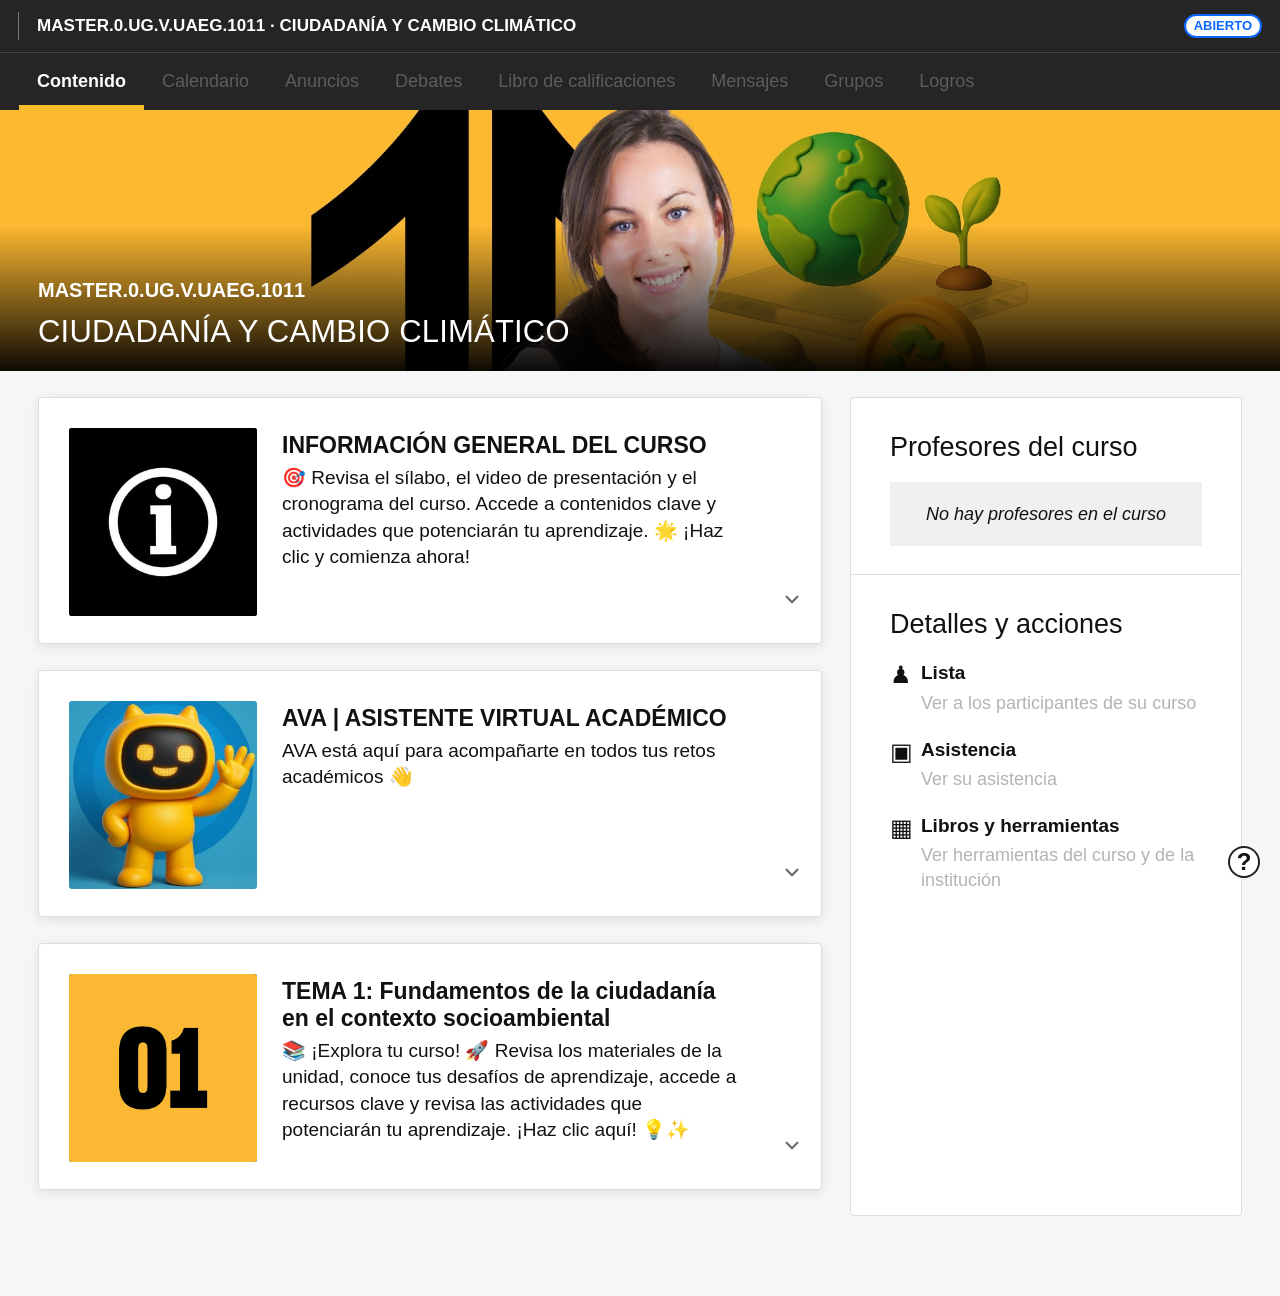
==== commit 78450917: "Update index.html" ====
--- a/index.html
+++ b/index.html
@@ -1,8 +1,9 @@
-<!doctype html>
+<!DOCTYPE html>
+
 <html lang="es">
 <head>
-<meta charset="utf-8">
-<meta name="viewport" content="width=device-width, initial-scale=1">
+<meta charset="utf-8"/>
+<meta content="width=device-width, initial-scale=1" name="viewport"/>
 <title>Contenido / CIUDADANÍA Y CAMBIO CLIMÁTICO</title>
 <style>
 :root{--black:#252525;--accent:#f9bd2d;--bg:#f6f6f6;--text:#111;--line:#ddd;--blue:#edf3fb;--link:#1468a0;--icon:#333;--muted:#666}
@@ -75,7 +76,7 @@
 .action{display:grid;grid-template-columns:31px 1fr;margin:14px 0 20px}
 .action .aico{font-size:24px}
 .action b{font-size:19px}
-.action a{display:block;color:var(--link);font-size:18px;line-height:1.35;text-decoration:underline;margin-top:5px}
+.action a{display:block;color:#777;opacity:.55;font-size:18px;line-height:1.35;text-decoration:none;margin-top:5px;pointer-events:none;cursor:default}
 .help{position:fixed;right:20px;bottom:22px;width:32px;height:32px;border:2px solid #222;border-radius:50%;background:#fff;display:flex;align-items:center;justify-content:center;font-weight:700;font-size:24px;z-index:60}
 @media(max-width:1120px){body{min-width:0}.layout{display:block;padding:20px}.panel{display:none}.hero{height:190px}.tabs{overflow:auto}.tab{font-size:16px}.cardHead{grid-template-columns:150px 1fr 42px;min-height:150px;padding-left:20px}.thumb{width:130px;height:130px}.title{font-size:20px}.desc,.rowSub,.archiveNote,.dateLine{font-size:16px}.rowTitle{font-size:18px}.row,.miniHeader,.simpleHeader{padding:0 18px}.subrow{padding-left:28px}.heroText .name{font-size:24px}}
 	
@@ -86,140 +87,182 @@
   font-weight:400;
   filter:grayscale(1);
 }
+
+
+/* ===== Popup estilo Blackboard para contenido Rise / SCORM ===== */
+.rise-trigger{cursor:pointer}
+.rise-trigger:hover{background:var(--blue)}
+.riseModal{position:fixed;inset:0;z-index:9999;background:rgba(0,0,0,.55);display:none}
+.riseModal.open{display:block}
+.riseSideRail{position:absolute;left:0;top:0;bottom:0;width:42px;background:#242424;border-right:1px solid #101010}
+.riseClose{position:absolute;top:34px;left:13px;width:46px;height:46px;border:0;background:var(--accent);color:#111;font-size:42px;line-height:40px;cursor:pointer;z-index:2}
+.riseClose:after{content:"";position:absolute;left:0;bottom:-26px;border-left:23px solid transparent;border-right:23px solid transparent;border-top:26px solid var(--accent)}
+.risePanel{position:absolute;left:42px;right:0;top:0;bottom:0;background:#fff;display:flex;flex-direction:column}
+.riseTopbar{height:54px;border-bottom:1px solid #d5d5d5;display:grid;grid-template-columns:150px 1fr 300px;align-items:center;background:#fff;color:#111}
+.riseContentBtn{height:45px;margin-left:18px;border:0;background:#d9d9d9;padding:0 12px;font-size:17px;text-align:left;cursor:pointer}
+.riseContentBtn span{float:right;font-size:24px;line-height:18px}
+.riseBreadcrumb{font-size:18px;color:#555;white-space:nowrap;overflow:hidden;text-overflow:ellipsis;padding:0 20px}
+.riseNav{display:flex;gap:18px;align-items:center;justify-content:flex-end;padding-right:24px;font-size:17px;font-weight:700}
+.riseNav button{border:0;background:transparent;font-size:46px;line-height:1;cursor:pointer;color:#111}
+.riseHeader{border-bottom:1px solid #d5d5d5;background:#fff;padding:20px 34px}
+.riseHeader h1{margin:0;font-family:Georgia,'Times New Roman',serif;font-weight:400;font-size:38px;line-height:1.18;color:#111}
+.riseFrameWrap{position:relative;flex:1;background:#fff;padding:34px}
+.riseFrameWrap iframe{width:100%;height:100%;border:0;background:#fff;box-shadow:none}
+.riseOpenNew{position:absolute;right:48px;bottom:42px;background:#fff;border:1px solid #cfcfcf;border-radius:4px;padding:9px 14px;color:#111;text-decoration:none;font-size:15px;box-shadow:0 2px 7px rgba(0,0,0,.14)}
+body.modal-open{overflow:hidden}
+@media(max-width:900px){
+  .risePanel{left:0}.riseSideRail{display:none}.riseClose{left:12px;top:12px}
+  .riseTopbar{grid-template-columns:120px 1fr}.riseNav{display:none}
+  .riseHeader{padding:70px 20px 16px}.riseHeader h1{font-size:28px}
+  .riseFrameWrap{padding:16px}
+}
 </style>
 </head>
 <body>
 <header class="topbar"><div class="course-title">MASTER.0.UG.V.UAEG.1011 · CIUDADANÍA Y CAMBIO CLIMÁTICO</div><div class="status">ABIERTO</div></header>
 <nav class="tabs"><a class="tab active">Contenido</a><a class="tab disabled">Calendario</a><a class="tab disabled">Anuncios</a><a class="tab disabled">Debates</a><a class="tab disabled">Libro de calificaciones</a><a class="tab disabled">Mensajes</a><a class="tab disabled">Grupos</a><a class="tab disabled">Logros</a></nav>
 <section class="hero"><div class="heroText"><div class="code">MASTER.0.UG.V.UAEG.1011</div><div class="name">CIUDADANÍA Y CAMBIO CLIMÁTICO</div></div></section>
-
 <div class="layout">
 <main>
-
-  <!-- ==================== INFORMACIÓN GENERAL: EDITABLE EN HTML ==================== -->
-  <section class="card collapsed">
-    <div class="cardHead">
-      <div class="thumb contain"><img src="assets/thumb-info.png" alt="Información general"></div>
-      <div class="copy"><h2 class="title">INFORMACIÓN GENERAL DEL CURSO</h2><p class="desc">🎯 Revisa el sílabo, el video de presentación y el cronograma del curso. Accede a contenidos clave y actividades que potenciarán tu aprendizaje. 🌟 ¡Haz clic y comienza ahora!</p></div>
-      <div class="chev"><svg viewBox="0 0 20 20" aria-hidden="true"><path d="M4 7.5l6 6 6-6" fill="none" stroke="#6b6b6b" stroke-width="2.4" stroke-linecap="round" stroke-linejoin="round"/></svg></div>
-    </div>
-    <div class="items">
-      <div class="row"><span class="circle"></span><span class="iconWrap"><img src="assets/icon-link.svg" alt="Enlace"></span><div class="rowTitle">Sílabo del curso</div><span></span></div>
-      <div class="row"><span class="circle"></span><span class="iconWrap"><img src="assets/icon-video.svg" alt="Video"></span><div class="rowTitle">Video del curso</div><span class="dots">•••</span></div>
-      <div class="row"><span class="circle"></span><span class="iconWrap"><img src="assets/icon-lti.svg" alt="Recurso"></span><div class="rowTitle">Recursos básicos para tu aprendizaje</div><span></span></div>
-    </div>
-  </section>
-	
-	<!-- ==================== AVA: EDITABLE EN HTML ==================== -->
-  <section class="card collapsed">
-    <div class="cardHead">
-      <div class="thumb"><img src="assets/ava.png" alt="AVA"></div>
-      <div class="copy"><h2 class="title">AVA | ASISTENTE VIRTUAL ACADÉMICO</h2><p class="desc">AVA está aquí para acompañarte en todos tus retos académicos 👋</p></div>
-      <div class="chev" aria-label="Expandir o contraer"><svg viewBox="0 0 20 20" aria-hidden="true"><path d="M4 7.5l6 6 6-6" fill="none" stroke="#6b6b6b" stroke-width="2.4" stroke-linecap="round" stroke-linejoin="round"/></svg></div>
-    </div>
-    <div class="items">
-      <div class="row tall">
-        <span class="circle"></span>
-        <span class="iconWrap"><img src="assets/ava2.png" alt="AVA 2"></span>
-        <div><div class="rowTitle">Resuelve tus preguntas con AVA 👋🏻</div><div class="rowSub">Realiza todas tus consultas sobre el contenido del curso y/o practica todo lo aprendido con cuestionarios, preguntas abiertas y dinámicas de role play.</div></div>
-        <span></span>
-      </div>
-    </div>
-  </section>
-
-  <!-- ==================== TEMAS 1 AL 4: EDITABLES EN HTML ==================== -->
-  
-  <!-- ==================== TEMA 1: EDITABLE EN HTML ==================== -->
-  <section class="card topicCard collapsed">
-    <div class="cardHead">
-      <div class="thumb contain"><img src="assets/tema-01.png" alt="Tema 1"></div>
-      <div class="copy">
-        <h2 class="title">TEMA 1: Fundamentos de la ciudadanía en el contexto socioambiental</h2>
-        <p class="desc">📚 ¡Explora tu curso! 🚀 Revisa los materiales de la unidad, conoce tus desafíos de aprendizaje, accede a recursos clave y revisa las actividades que potenciarán tu aprendizaje. ¡Haz clic aquí! 💡✨</p>
-      </div>
-      <div class="chev" aria-label="Expandir o contraer"><svg viewBox="0 0 20 20" aria-hidden="true"><path d="M4 7.5l6 6 6-6" fill="none" stroke="#6b6b6b" stroke-width="2.4" stroke-linecap="round" stroke-linejoin="round"/></svg></div>
-    </div>
-
-    <div class="items">
-      <div class="row">
-        <span class="circle"></span>
-        <span class="iconWrap"><img src="assets/icon-doc.svg" alt="Documento"></span>
-        <div class="rowTitle">💡 Focaliza: Conéctate con el propósito de lo que vas a aprender.</div>
-        <span></span>
-      </div>
-
-      <div class="row toggle">
-        <span class="circle"></span>
-        <span class="iconWrap"><img src="assets/icon-folder.svg" alt="Carpeta"></span>
-        <div class="rowTitle">👆🏻 Linkea: Explora y conecta con los contenidos clave.</div>
-        <span class="itemChev"><svg viewBox="0 0 20 20" aria-hidden="true"><path d="M4 7.5l6 6 6-6" fill="none" stroke="#6b6b6b" stroke-width="2.4" stroke-linecap="round" stroke-linejoin="round"/></svg></span>
-      </div>
-      <div class="nested">
-        <div class="subrow">
-          <span class="circle"></span>
-          <span class="iconWrap"><img src="assets/icon-scorm.svg" alt="Subtema"></span>
-          <div class="rowTitle"><a>Sub-tema 1.1: Conceptos de ciudadanía, participación y responsabilidad colectiva</a></div>
-          <span></span>
-        </div>
-        <div class="subrow">
-          <span class="circle"></span>
-          <span class="iconWrap"><img src="assets/icon-scorm.svg" alt="Subtema"></span>
-          <div class="rowTitle">Sub-tema 1.2: Ciudadanía ecológica y sostenibilidad</div>
-          <span></span>
-        </div>
-        <div class="subrow">
-          <span class="circle"></span>
-          <span class="iconWrap"><img src="assets/icon-scorm.svg" alt="Subtema"></span>
-          <div class="rowTitle">Sub-tema 1.3: Derechos y deberes frente al ambiente y el bien común</div>
-          <span></span>
-        </div>
-        <div class="subrow">
-          <span class="circle"></span>
-          <span class="iconWrap"><img src="assets/icon-scorm.svg" alt="Subtema"></span>
-          <div class="rowTitle">Sub-tema 1.4: Educación ciudadana como base de la acción climática</div>
-          <span></span>
-        </div>
-      </div>
-
-      <div class="row toggle">
-        <span class="circle"></span>
-        <span class="iconWrap"><img src="assets/carpeta.svg" alt="Carpeta"></span>
-        <div class="rowTitle">🎯 Experimenta: Lleva el conocimiento a la acción.</div>
-        <span class="itemChev"><svg viewBox="0 0 20 20" aria-hidden="true"><path d="M4 7.5l6 6 6-6" fill="none" stroke="#6b6b6b" stroke-width="2.4" stroke-linecap="round" stroke-linejoin="round"/></svg></span>
-      </div>
-      <div class="nested">
-        <div class="avaBox">
-          <span class="circle"></span>
-          <span class="iconWrap"><img src="assets/ava2.png" alt="AVA"></span>
-          <div>
-            <div class="rowTitle">Resuelve tus preguntas con AVA 👋🏻</div>
-            <div class="rowSub">Realiza todas tus consultas sobre el contenido del curso y/o practica todo lo aprendido con cuestionarios, preguntas abiertas y dinámicas de role play.</div>
-          </div>
-        </div>
-      </div>
-
-      <div class="row">
-        <span class="circle"></span>
-        <span class="iconWrap"><img src="assets/icon-scorm.svg" alt="Actividad"></span>
-        <div class="rowTitle">🎉 eXpande: Celebra lo aprendido en el Tema 1 y sigue explorando nuevos desafíos.</div>
-        <span></span>
-      </div>
-    </div>
-  </section>
-
+<!-- ==================== INFORMACIÓN GENERAL: EDITABLE EN HTML ==================== -->
+<section class="card collapsed">
+<div class="cardHead">
+<div class="thumb contain"><img alt="Información general" src="assets/thumb-info.png"/></div>
+<div class="copy"><h2 class="title">INFORMACIÓN GENERAL DEL CURSO</h2><p class="desc">🎯 Revisa el sílabo, el video de presentación y el cronograma del curso. Accede a contenidos clave y actividades que potenciarán tu aprendizaje. 🌟 ¡Haz clic y comienza ahora!</p></div>
+<div class="chev"><svg aria-hidden="true" viewbox="0 0 20 20"><path d="M4 7.5l6 6 6-6" fill="none" stroke="#6b6b6b" stroke-linecap="round" stroke-linejoin="round" stroke-width="2.4"></path></svg></div>
+</div>
+<div class="items">
+<div class="row"><span class="circle"></span><span class="iconWrap"><img alt="Enlace" src="assets/icon-link.svg"/></span><div class="rowTitle">Sílabo del curso</div><span></span></div>
+<div class="row"><span class="circle"></span><span class="iconWrap"><img alt="Video" src="assets/icon-video.svg"/></span><div class="rowTitle">Video del curso</div><span class="dots">•••</span></div>
+<div class="row"><span class="circle"></span><span class="iconWrap"><img alt="Recurso" src="assets/icon-lti.svg"/></span><div class="rowTitle">Recursos básicos para tu aprendizaje</div><span></span></div>
+</div>
+</section>
+<!-- ==================== AVA: EDITABLE EN HTML ==================== -->
+<section class="card collapsed">
+<div class="cardHead">
+<div class="thumb"><img alt="AVA" src="assets/ava.png"/></div>
+<div class="copy"><h2 class="title">AVA | ASISTENTE VIRTUAL ACADÉMICO</h2><p class="desc">AVA está aquí para acompañarte en todos tus retos académicos 👋</p></div>
+<div aria-label="Expandir o contraer" class="chev"><svg aria-hidden="true" viewbox="0 0 20 20"><path d="M4 7.5l6 6 6-6" fill="none" stroke="#6b6b6b" stroke-linecap="round" stroke-linejoin="round" stroke-width="2.4"></path></svg></div>
+</div>
+<div class="items">
+<div class="row tall">
+<span class="circle"></span>
+<span class="iconWrap"><img alt="AVA 2" src="assets/ava2.png"/></span>
+<div><div class="rowTitle">Resuelve tus preguntas con AVA 👋🏻</div><div class="rowSub">Realiza todas tus consultas sobre el contenido del curso y/o practica todo lo aprendido con cuestionarios, preguntas abiertas y dinámicas de role play.</div></div>
+<span></span>
+</div>
+</div>
+</section>
+<!-- ==================== TEMAS 1 AL 4: EDITABLES EN HTML ==================== -->
+<!-- ==================== TEMA 1: EDITABLE EN HTML ==================== -->
+<section class="card topicCard collapsed">
+<div class="cardHead">
+<div class="thumb contain"><img alt="Tema 1" src="assets/tema-01.png"/></div>
+<div class="copy">
+<h2 class="title">TEMA 1: Fundamentos de la ciudadanía en el contexto socioambiental</h2>
+<p class="desc">📚 ¡Explora tu curso! 🚀 Revisa los materiales de la unidad, conoce tus desafíos de aprendizaje, accede a recursos clave y revisa las actividades que potenciarán tu aprendizaje. ¡Haz clic aquí! 💡✨</p>
+</div>
+<div aria-label="Expandir o contraer" class="chev"><svg aria-hidden="true" viewbox="0 0 20 20"><path d="M4 7.5l6 6 6-6" fill="none" stroke="#6b6b6b" stroke-linecap="round" stroke-linejoin="round" stroke-width="2.4"></path></svg></div>
+</div>
+<div class="items">
+<div class="row">
+<span class="circle"></span>
+<span class="iconWrap"><img alt="Documento" src="assets/icon-doc.svg"/></span>
+<div class="rowTitle">💡 Focaliza: Conéctate con el propósito de lo que vas a aprender.</div>
+<span></span>
+</div>
+<div class="row toggle">
+<span class="circle"></span>
+<span class="iconWrap"><img alt="Carpeta" src="assets/icon-folder.svg"/></span>
+<div class="rowTitle">👆🏻 Linkea: Explora y conecta con los contenidos clave.</div>
+<span class="itemChev"><svg aria-hidden="true" viewbox="0 0 20 20"><path d="M4 7.5l6 6 6-6" fill="none" stroke="#6b6b6b" stroke-linecap="round" stroke-linejoin="round" stroke-width="2.4"></path></svg></span>
+</div>
+<div class="nested">
+<div class="subrow rise-trigger" data-rise-title="Sub-tema 1.1: Conceptos de ciudadanía, participación y responsabilidad colectiva" data-rise-url="https://github.com/leninfhupn-dot/experiencia-blackboard/blob/main/tema1.1/content/index.html" role="button" tabindex="0">
+<span class="circle"></span>
+<span class="iconWrap"><img alt="Subtema" src="assets/icon-scorm.svg"/></span>
+<div class="rowTitle"><a>Sub-tema 1.1: Conceptos de ciudadanía, participación y responsabilidad colectiva</a></div>
+<span></span>
+</div>
+<div class="subrow rise-trigger" data-rise-title="Sub-tema 1.2: Ciudadanía ecológica y sostenibilidad" data-rise-url="https://share.articulate.com/EkQZNQM0yI5Yv9WDrOe_R" role="button" tabindex="0">
+<span class="circle"></span>
+<span class="iconWrap"><img alt="Subtema" src="assets/icon-scorm.svg"/></span>
+<div class="rowTitle">Sub-tema 1.2: Ciudadanía ecológica y sostenibilidad</div>
+<span></span>
+</div>
+<div class="subrow rise-trigger" data-rise-title="Sub-tema 1.3: Derechos y deberes frente al ambiente y el bien común" data-rise-url="https://share.articulate.com/EkQZNQM0yI5Yv9WDrOe_R" role="button" tabindex="0">
+<span class="circle"></span>
+<span class="iconWrap"><img alt="Subtema" src="assets/icon-scorm.svg"/></span>
+<div class="rowTitle">Sub-tema 1.3: Derechos y deberes frente al ambiente y el bien común</div>
+<span></span>
+</div>
+<div class="subrow rise-trigger" data-rise-title="Sub-tema 1.4: Educación ciudadana como base de la acción climática" data-rise-url="https://share.articulate.com/EkQZNQM0yI5Yv9WDrOe_R" role="button" tabindex="0">
+<span class="circle"></span>
+<span class="iconWrap"><img alt="Subtema" src="assets/icon-scorm.svg"/></span>
+<div class="rowTitle">Sub-tema 1.4: Educación ciudadana como base de la acción climática</div>
+<span></span>
+</div>
+</div>
+<div class="row toggle">
+<span class="circle"></span>
+<span class="iconWrap"><img alt="Carpeta" src="assets/carpeta.svg"/></span>
+<div class="rowTitle">🎯 Experimenta: Lleva el conocimiento a la acción.</div>
+<span class="itemChev"><svg aria-hidden="true" viewbox="0 0 20 20"><path d="M4 7.5l6 6 6-6" fill="none" stroke="#6b6b6b" stroke-linecap="round" stroke-linejoin="round" stroke-width="2.4"></path></svg></span>
+</div>
+<div class="nested">
+<div class="avaBox">
+<span class="circle"></span>
+<span class="iconWrap"><img alt="AVA" src="assets/ava2.png"/></span>
+<div>
+<div class="rowTitle">Resuelve tus preguntas con AVA 👋🏻</div>
+<div class="rowSub">Realiza todas tus consultas sobre el contenido del curso y/o practica todo lo aprendido con cuestionarios, preguntas abiertas y dinámicas de role play.</div>
+</div>
+</div>
+</div>
+<div class="row">
+<span class="circle"></span>
+<span class="iconWrap"><img alt="Actividad" src="assets/icon-scorm.svg"/></span>
+<div class="rowTitle">🎉 eXpande: Celebra lo aprendido en el Tema 1 y sigue explorando nuevos desafíos.</div>
+<span></span>
+</div>
+</div>
+</section>
 </main>
-
 <aside class="panel">
-  <div class="panelBlock"><h2>Profesores del curso</h2><div class="empty">No hay profesores en el curso</div></div>
-  <div class="panelBlock"><h2>Detalles y acciones</h2>
-    <div class="action"><span class="aico">♟</span><div><b>Lista</b><a>Ver a los participantes de su curso</a></div></div> 
-    <div class="action"><span class="aico">▣</span><div><b>Asistencia</b><a>Ver su asistencia</a></div></div>
-    <div class="action"><span class="aico">▦</span><div><b>Libros y herramientas</b><a>Ver herramientas del curso y de la institución</a></div></div>
-  </div>
+<div class="panelBlock"><h2>Profesores del curso</h2><div class="empty">No hay profesores en el curso</div></div>
+<div class="panelBlock"><h2>Detalles y acciones</h2>
+<div class="action"><span class="aico">♟</span><div><b>Lista</b><a>Ver a los participantes de su curso</a></div></div>
+<div class="action"><span class="aico">▣</span><div><b>Asistencia</b><a>Ver su asistencia</a></div></div>
+<div class="action"><span class="aico">▦</span><div><b>Libros y herramientas</b><a>Ver herramientas del curso y de la institución</a></div></div>
+</div>
 </aside>
 </div>
+
+<div aria-hidden="true" class="riseModal" id="riseModal">
+<div class="riseSideRail">
+<button aria-label="Cerrar" class="riseClose" type="button">×</button>
+</div>
+<div aria-labelledby="riseTitle" aria-modal="true" class="risePanel" role="dialog">
+<div class="riseTopbar">
+<button class="riseContentBtn" type="button">Contenido <span>➜</span></button>
+<div class="riseBreadcrumb">TEMA 1: Ciudadanía y cambio climático</div>
+<div class="riseNav">
+<button class="risePrev" type="button">‹</button>
+<span>Anterior</span>
+<span>Siguiente</span>
+<button class="riseNext" type="button">›</button>
+</div>
+</div>
+<div class="riseHeader">
+<h1 id="riseTitle">Sub-tema</h1>
+</div>
+<div class="riseFrameWrap">
+<iframe allowfullscreen="" id="riseFrame" loading="lazy" src="" title="Contenido Rise"></iframe>
+<a class="riseOpenNew" href="https://share.articulate.com/EkQZNQM0yI5Yv9WDrOe_R" id="riseOpenNew" rel="noopener" target="_blank">Abrir en una nueva pestaña</a>
+</div>
+</div>
+</div>
 <div class="help">?</div>
-
 <script>
 /* JavaScript mínimo solo para abrir/cerrar desplegables.
    Todo el contenido de temas, subtemas, T1, T2 y EF está escrito arriba en HTML editable. */
@@ -239,6 +282,57 @@
     }
   });
 });
+
+
+// Popup para subtemas: abre el contenido Rise en un iframe.
+(function(){
+  const modal = document.getElementById('riseModal');
+  const frame = document.getElementById('riseFrame');
+  const title = document.getElementById('riseTitle');
+  const openNew = document.getElementById('riseOpenNew');
+  const closeBtn = modal ? modal.querySelector('.riseClose') : null;
+
+  function openRise(row){
+    const url = row.dataset.riseUrl || 'https://share.articulate.com/EkQZNQM0yI5Yv9WDrOe_R';
+    const rowTitle = row.dataset.riseTitle || row.innerText.trim() || 'Contenido';
+    title.textContent = rowTitle;
+    frame.src = url;
+    openNew.href = url;
+    modal.classList.add('open');
+    modal.setAttribute('aria-hidden','false');
+    document.body.classList.add('modal-open');
+  }
+
+  function closeRise(){
+    modal.classList.remove('open');
+    modal.setAttribute('aria-hidden','true');
+    document.body.classList.remove('modal-open');
+    frame.src = '';
+  }
+
+  document.querySelectorAll('.rise-trigger').forEach(function(row){
+    row.addEventListener('click', function(e){
+      e.preventDefault();
+      openRise(row);
+    });
+    row.addEventListener('keydown', function(e){
+      if(e.key === 'Enter' || e.key === ' '){
+        e.preventDefault();
+        openRise(row);
+      }
+    });
+  });
+
+  if(closeBtn) closeBtn.addEventListener('click', closeRise);
+  if(modal){
+    modal.addEventListener('click', function(e){
+      if(e.target === modal) closeRise();
+    });
+  }
+  document.addEventListener('keydown', function(e){
+    if(e.key === 'Escape' && modal && modal.classList.contains('open')) closeRise();
+  });
+})();
 </script>
 </body>
-</html>+</html>
